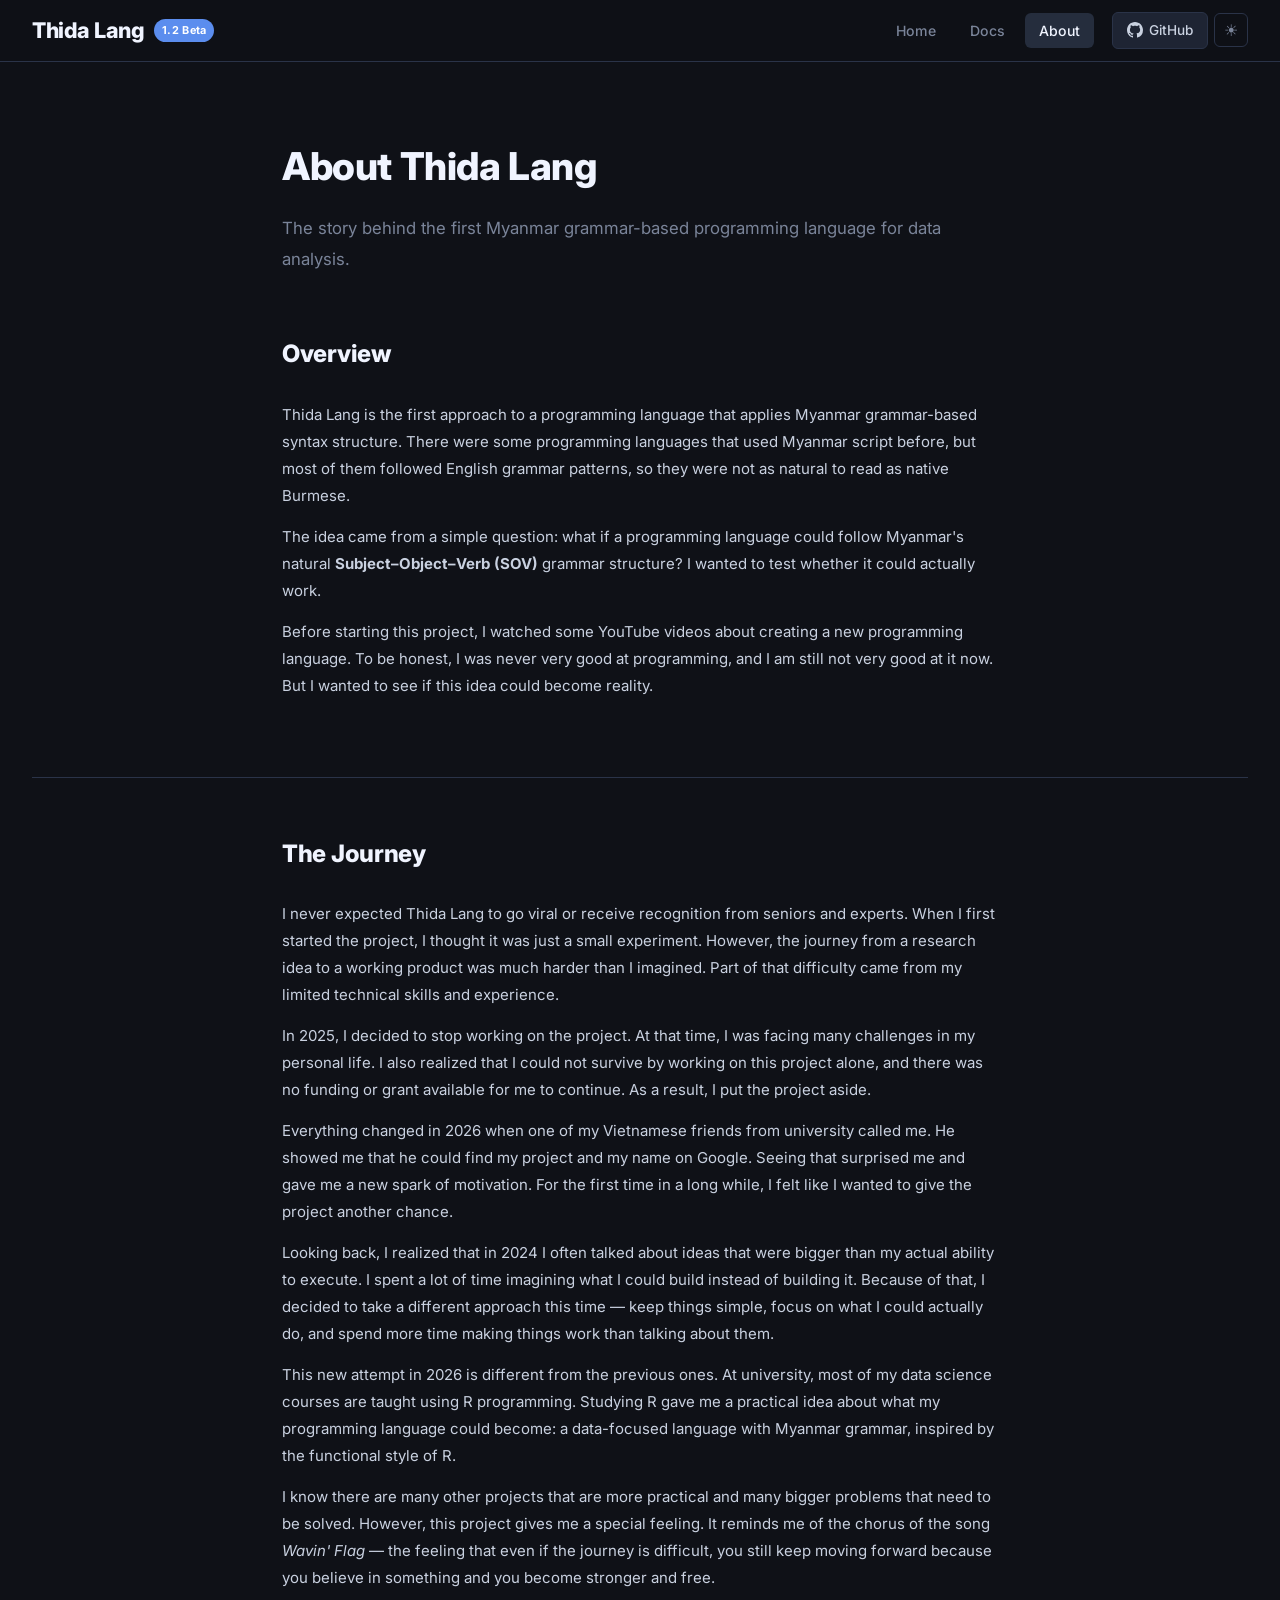
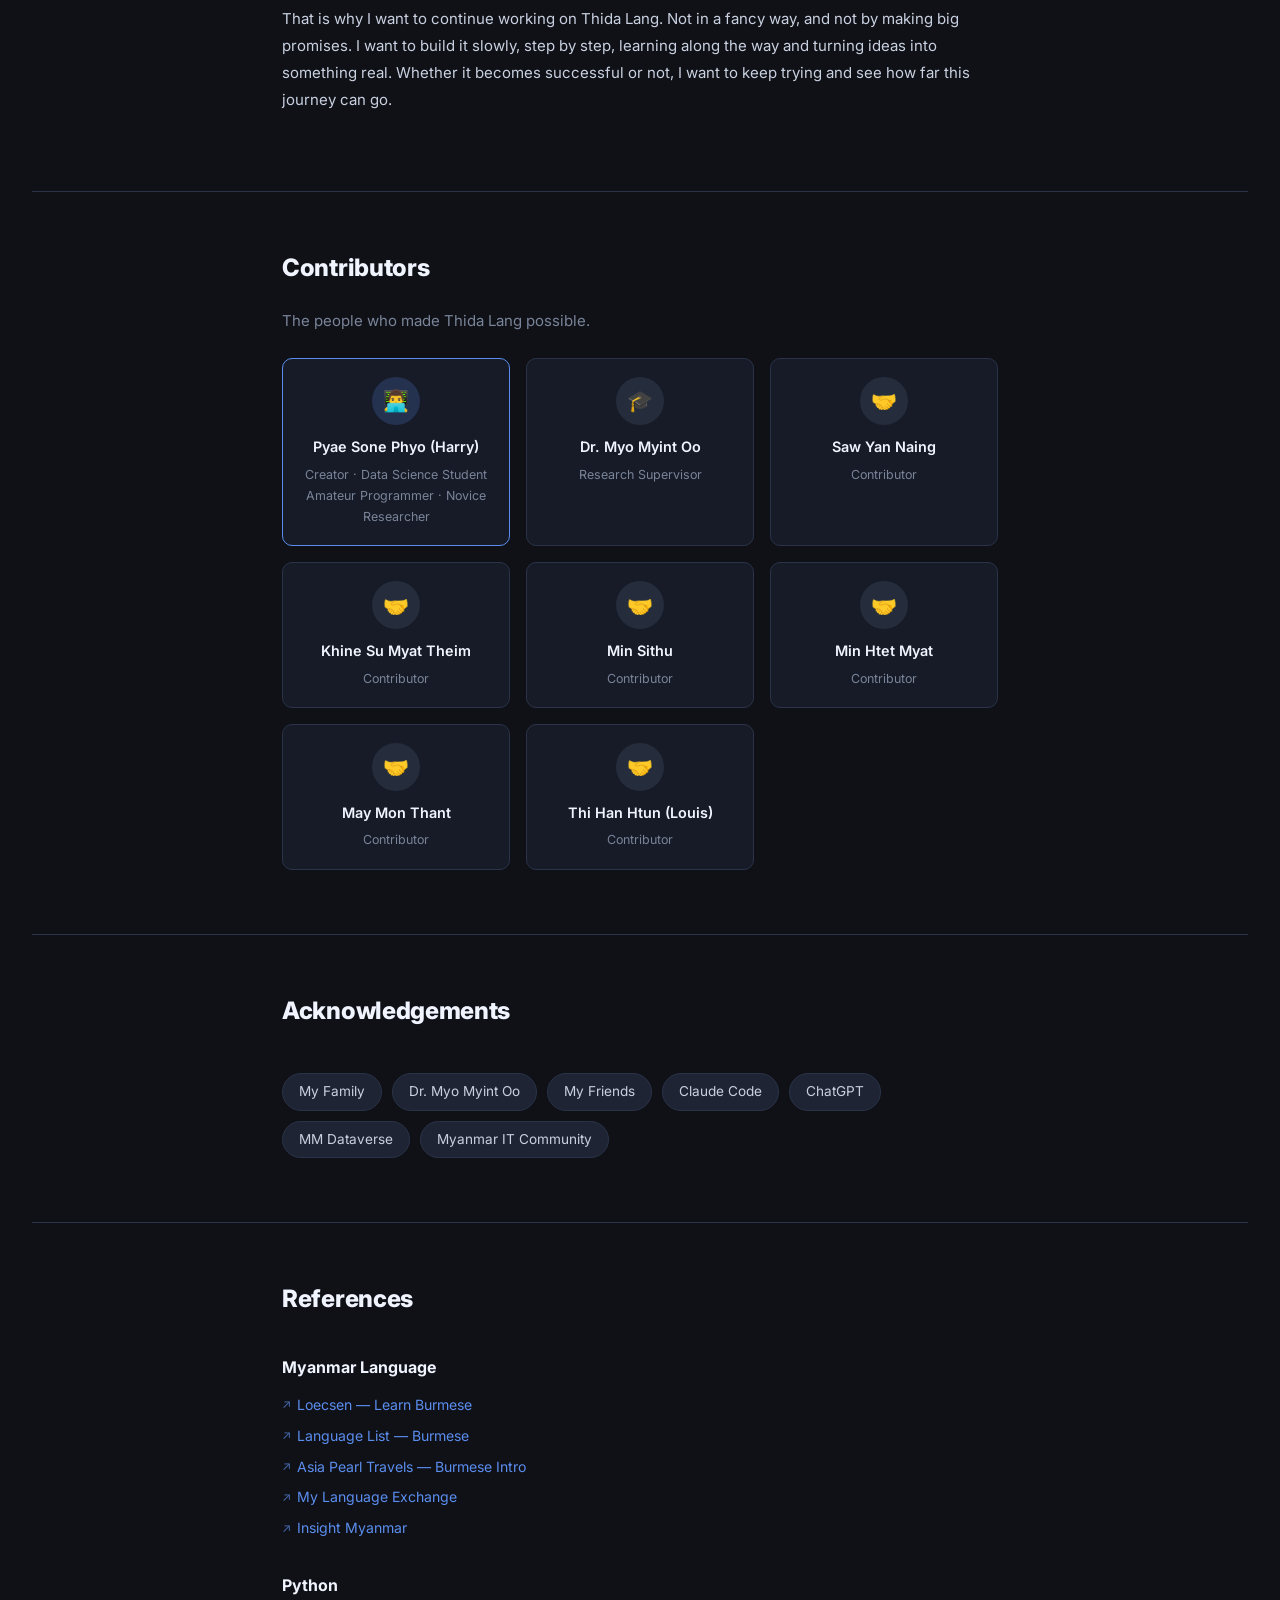
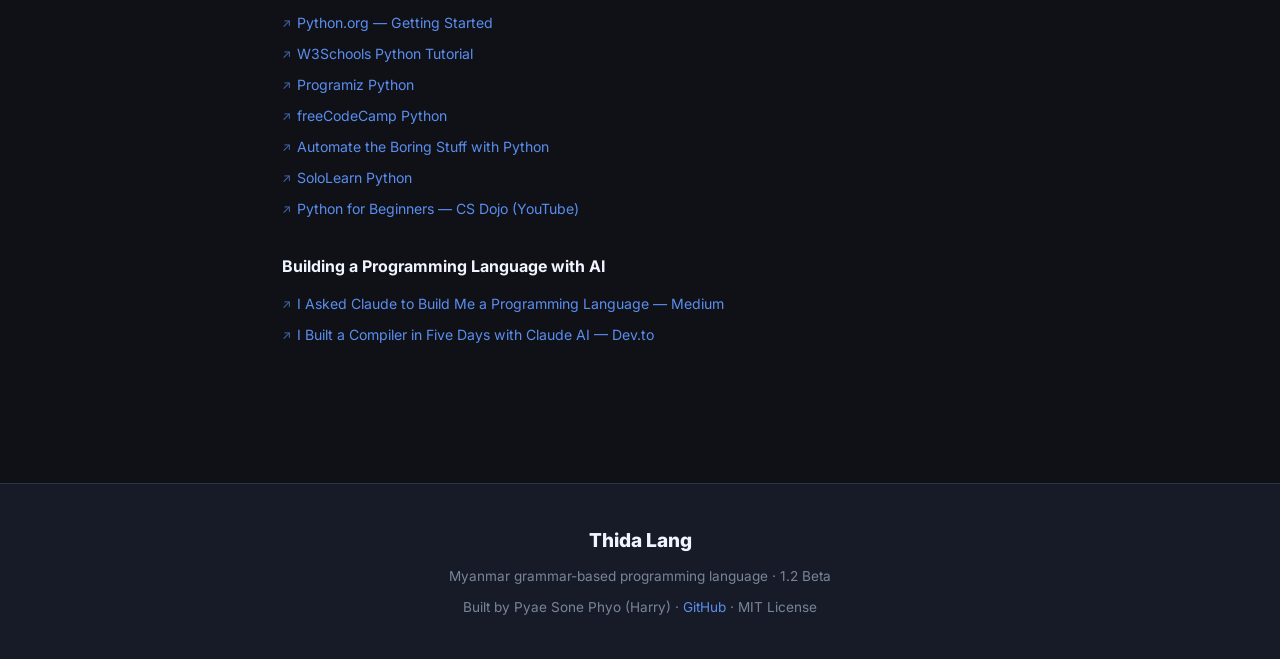
==== docs-site/about.html @ 944d95d2 "Add light/dark theme toggle to docs-site - Create docs-site/theme.js: shared toggle logic with local" ====
<!DOCTYPE html>
<html lang="en" data-theme="dark">
<head>
<meta charset="UTF-8">
<meta name="viewport" content="width=device-width,initial-scale=1">
<title>About — Thida Lang 1.2</title>
<meta name="description" content="The story behind Thida Lang — by Pyae Sone Phyo (Harry).">
<link href="https://fonts.googleapis.com/css2?family=Inter:wght@400;500;600;700;800&family=JetBrains+Mono:wght@400;500&display=swap" rel="stylesheet">
<link rel="stylesheet" href="style.css">
<script src="theme.js"></script>
</head>
<body>

<!-- NAV -->
<nav class="nav">
  <div class="nav-brand">
    <span class="nav-logo">Thida Lang</span>
    <span class="nav-badge">1.2 Beta</span>
  </div>
  <div class="nav-links">
    <a href="index.html" class="nav-link">Home</a>
    <a href="docs.html"  class="nav-link">Docs</a>
    <a href="about.html" class="nav-link active">About</a>
    <a href="https://github.com/deluluscientist/thida-lang" target="_blank" class="nav-link nav-gh">
      <svg width="16" height="16" viewBox="0 0 16 16" fill="currentColor">
        <path d="M8 0C3.58 0 0 3.58 0 8c0 3.54 2.29 6.53 5.47 7.59.4.07.55-.17.55-.38
          0-.19-.01-.82-.01-1.49-2.01.37-2.53-.49-2.69-.94-.09-.23-.48-.94-.82-1.13
          -.28-.15-.68-.52-.01-.53.63-.01 1.08.58 1.23.82.72 1.21 1.87.87 2.33.66
          .07-.52.28-.87.51-1.07-1.78-.2-3.64-.89-3.64-3.95 0-.87.31-1.59.82-2.15
          -.08-.2-.36-1.02.08-2.12 0 0 .67-.21 2.2.82.64-.18 1.32-.27 2-.27.68 0
          1.36.09 2 .27 1.53-1.04 2.2-.82 2.2-.82.44 1.1.16 1.92.08 2.12.51.56.82
          1.27.82 2.15 0 3.07-1.87 3.75-3.65 3.95.29.25.54.73.54 1.48 0 1.07-.01
          1.93-.01 2.2 0 .21.15.46.55.38A8.013 8.013 0 0016 8c0-4.42-3.58-8-8-8z"/>
      </svg>
      GitHub
    </a>
    <button id="theme-btn" class="theme-btn" onclick="toggleTheme()" title="Toggle theme">☀</button>
  </div>
</nav>

<!-- HERO -->
<div class="about-hero">
  <h1 class="ah-title">About Thida Lang</h1>
  <p class="ah-sub">The story behind the first Myanmar grammar-based programming language for data analysis.</p>
</div>

<!-- OVERVIEW -->
<section class="about-section">
  <h2 class="section-title" style="font-size:1.5rem">Overview</h2>
  <div style="height:16px"></div>
  <p class="dc-p">
    Thida Lang is the first approach to a programming language that applies Myanmar grammar-based syntax structure.
    There were some programming languages that used Myanmar script before, but most of them followed English grammar patterns,
    so they were not as natural to read as native Burmese.
  </p>
  <p class="dc-p">
    The idea came from a simple question: what if a programming language could follow Myanmar's natural
    <strong>Subject–Object–Verb (SOV)</strong> grammar structure? I wanted to test whether it could actually work.
  </p>
  <p class="dc-p">
    Before starting this project, I watched some YouTube videos about creating a new programming language.
    To be honest, I was never very good at programming, and I am still not very good at it now.
    But I wanted to see if this idea could become reality.
  </p>
</section>

<hr class="divider">

<!-- THE JOURNEY -->
<section class="about-section" style="padding-top:56px">
  <h2 class="section-title" style="font-size:1.5rem">The Journey</h2>
  <div style="height:16px"></div>

  <p class="dc-p">
    I never expected Thida Lang to go viral or receive recognition from seniors and experts.
    When I first started the project, I thought it was just a small experiment.
    However, the journey from a research idea to a working product was much harder than I imagined.
    Part of that difficulty came from my limited technical skills and experience.
  </p>
  <p class="dc-p">
    In 2025, I decided to stop working on the project. At that time, I was facing many challenges
    in my personal life. I also realized that I could not survive by working on this project alone,
    and there was no funding or grant available for me to continue. As a result, I put the project aside.
  </p>
  <p class="dc-p">
    Everything changed in 2026 when one of my Vietnamese friends from university called me.
    He showed me that he could find my project and my name on Google. Seeing that surprised me
    and gave me a new spark of motivation. For the first time in a long while, I felt like I
    wanted to give the project another chance.
  </p>
  <p class="dc-p">
    Looking back, I realized that in 2024 I often talked about ideas that were bigger than my
    actual ability to execute. I spent a lot of time imagining what I could build instead of
    building it. Because of that, I decided to take a different approach this time — keep things
    simple, focus on what I could actually do, and spend more time making things work than
    talking about them.
  </p>
  <p class="dc-p">
    This new attempt in 2026 is different from the previous ones. At university, most of my data
    science courses are taught using R programming. Studying R gave me a practical idea about what
    my programming language could become: a data-focused language with Myanmar grammar, inspired
    by the functional style of R.
  </p>
  <p class="dc-p">
    I know there are many other projects that are more practical and many bigger problems that need
    to be solved. However, this project gives me a special feeling. It reminds me of the chorus of
    the song <em>Wavin' Flag</em> — the feeling that even if the journey is difficult, you still
    keep moving forward because you believe in something and you become stronger and free.
  </p>
  <p class="dc-p">
    That is why I want to continue working on Thida Lang. Not in a fancy way, and not by making
    big promises. I want to build it slowly, step by step, learning along the way and turning ideas
    into something real. Whether it becomes successful or not, I want to keep trying and see how
    far this journey can go.
  </p>
</section>

<hr class="divider">

<!-- CONTRIBUTORS -->
<section class="about-section" style="padding-top:56px">
  <h2 class="section-title" style="font-size:1.5rem">Contributors</h2>
  <div style="height:8px"></div>
  <p class="dc-p" style="color:var(--dim)">The people who made Thida Lang possible.</p>

  <div class="contributor-grid">
    <div class="contrib-card creator">
      <div class="contrib-avatar">👨‍💻</div>
      <div class="contrib-name">Pyae Sone Phyo (Harry)</div>
      <div class="contrib-role">Creator · Data Science Student<br>Amateur Programmer · Novice Researcher</div>
    </div>
    <div class="contrib-card">
      <div class="contrib-avatar">🎓</div>
      <div class="contrib-name">Dr. Myo Myint Oo</div>
      <div class="contrib-role">Research Supervisor</div>
    </div>
    <div class="contrib-card">
      <div class="contrib-avatar">🤝</div>
      <div class="contrib-name">Saw Yan Naing</div>
      <div class="contrib-role">Contributor</div>
    </div>
    <div class="contrib-card">
      <div class="contrib-avatar">🤝</div>
      <div class="contrib-name">Khine Su Myat Theim</div>
      <div class="contrib-role">Contributor</div>
    </div>
    <div class="contrib-card">
      <div class="contrib-avatar">🤝</div>
      <div class="contrib-name">Min Sithu</div>
      <div class="contrib-role">Contributor</div>
    </div>
    <div class="contrib-card">
      <div class="contrib-avatar">🤝</div>
      <div class="contrib-name">Min Htet Myat</div>
      <div class="contrib-role">Contributor</div>
    </div>
    <div class="contrib-card">
      <div class="contrib-avatar">🤝</div>
      <div class="contrib-name">May Mon Thant</div>
      <div class="contrib-role">Contributor</div>
    </div>
    <div class="contrib-card">
      <div class="contrib-avatar">🤝</div>
      <div class="contrib-name">Thi Han Htun (Louis)</div>
      <div class="contrib-role">Contributor</div>
    </div>
  </div>
</section>

<hr class="divider">

<!-- ACKNOWLEDGEMENTS -->
<section class="about-section" style="padding-top:56px">
  <h2 class="section-title" style="font-size:1.5rem">Acknowledgements</h2>
  <div style="height:16px"></div>
  <ul class="ack-list">
    <li>My Family</li>
    <li>Dr. Myo Myint Oo</li>
    <li>My Friends</li>
    <li>Claude Code</li>
    <li>ChatGPT</li>
    <li>MM Dataverse</li>
    <li>Myanmar IT Community</li>
  </ul>
</section>

<hr class="divider">

<!-- REFERENCES -->
<section class="about-section" style="padding-top:56px">
  <h2 class="section-title" style="font-size:1.5rem">References</h2>
  <div style="height:24px"></div>

  <div class="ref-group">
    <div class="ref-group-title">Myanmar Language</div>
    <ul class="ref-link-list">
      <li><a href="http://www.loecsen.com/en/learn-burmese" target="_blank">Loecsen — Learn Burmese</a></li>
      <li><a href="http://www.languagelist.org/burmese" target="_blank">Language List — Burmese</a></li>
      <li><a href="http://www.asiapearltravels.com/language/intro_burmese.php" target="_blank">Asia Pearl Travels — Burmese Intro</a></li>
      <li><a href="http://www.mylanguageexchange.com" target="_blank">My Language Exchange</a></li>
      <li><a href="http://www.insightmyanmar.org" target="_blank">Insight Myanmar</a></li>
    </ul>
  </div>

  <div class="ref-group">
    <div class="ref-group-title">Python</div>
    <ul class="ref-link-list">
      <li><a href="https://www.python.org/about/gettingstarted/" target="_blank">Python.org — Getting Started</a></li>
      <li><a href="https://www.w3schools.com/python/" target="_blank">W3Schools Python Tutorial</a></li>
      <li><a href="https://www.programiz.com/python-programming" target="_blank">Programiz Python</a></li>
      <li><a href="https://www.freecodecamp.org/news/tag/python/" target="_blank">freeCodeCamp Python</a></li>
      <li><a href="https://automatetheboringstuff.com/" target="_blank">Automate the Boring Stuff with Python</a></li>
      <li><a href="https://www.sololearn.com/Course/Python/" target="_blank">SoloLearn Python</a></li>
      <li><a href="https://www.youtube.com/watch?v=OvhoYbjtiKc" target="_blank">Python for Beginners — CS Dojo (YouTube)</a></li>
    </ul>
  </div>

  <div class="ref-group">
    <div class="ref-group-title">Building a Programming Language with AI</div>
    <ul class="ref-link-list">
      <li><a href="https://medium.com/@anil.k.nayak8/i-asked-claude-to-build-me-a-programming-language-this-is-what-i-learned-b9c0522553ce" target="_blank">I Asked Claude to Build Me a Programming Language — Medium</a></li>
      <li><a href="https://dev.to/guypowell/i-built-a-compiler-in-five-days-with-claude-ai-269c" target="_blank">I Built a Compiler in Five Days with Claude AI — Dev.to</a></li>
    </ul>
  </div>
</section>

<!-- FOOTER -->
<footer style="margin-top:40px">
  <div class="footer-inner">
    <div class="footer-logo">Thida Lang</div>
    <p>Myanmar grammar-based programming language · 1.2 Beta</p>
    <p style="margin-top:8px">
      Built by Pyae Sone Phyo (Harry) ·
      <a href="https://github.com/deluluscientist/thida-lang" target="_blank">GitHub</a> ·
      MIT License
    </p>
  </div>
</footer>

</body>
</html>
---- docs-site/style.css ----
/* ═══════════════════════════════════════════════════════
   Thida Lang — Documentation Site
   ═══════════════════════════════════════════════════════ */
:root {
  --bg:        #0f1117;
  --bg2:       #161b27;
  --bg3:       #1e2433;
  --bg4:       #252d3d;
  --border:    #2a3348;
  --text:      #c9d1e0;
  --dim:       #7a8499;
  --bright:    #f0f4ff;
  --accent:    #5b8dee;
  --accent2:   #38d9a9;
  --pink:      #f06292;
  --yellow:    #ffd740;
  --font-ui:   'Inter', -apple-system, sans-serif;
  --font-mono: 'JetBrains Mono', 'Fira Code', monospace;
  --nav-h:     62px;
  --sidebar-w: 260px;
}

/* ── LIGHT THEME ────────────────────────────────────── */
[data-theme="light"] {
  --bg:     #f5f7fb;
  --bg2:    #ffffff;
  --bg3:    #edf0f7;
  --bg4:    #e2e6f0;
  --border: #cdd3e0;
  --text:   #374151;
  --dim:    #6b7280;
  --bright: #111827;
  --accent: #2563eb;
  --accent2: #059669;
  --pink:   #db2777;
  --yellow: #b45309;
}

[data-theme="light"] .nav {
  background: rgba(245,247,251,.94);
}

[data-theme="light"] .hero-cover {
  box-shadow: 0 24px 60px rgba(0,0,0,.12);
}

[data-theme="light"] .cb-body { color: #1a1a1a; }
[data-theme="light"] .cb-body .kw   { color: #7c00d4; }
[data-theme="light"] .cb-body .verb { color: #0d7c45; }
[data-theme="light"] .cb-body .str  { color: #c2410c; }
[data-theme="light"] .cb-body .num  { color: #1d4ed8; }
[data-theme="light"] .cb-body .op   { color: #0891b2; }
[data-theme="light"] .cb-body .cmt  { color: #6b7280; }

[data-theme="light"] .ds-link.active {
  background: rgba(37,99,235,.07);
}

[data-theme="light"] .contrib-card.creator {
  border-color: var(--accent);
  background: rgba(37,99,235,.04);
}

/* ── THEME BUTTON ───────────────────────────────────── */
.theme-btn {
  background: none;
  border: 1px solid var(--border);
  color: var(--dim);
  width: 34px; height: 34px;
  border-radius: 6px;
  font-size: 1rem;
  cursor: pointer;
  display: flex; align-items: center; justify-content: center;
  transition: border-color .15s, color .15s, background .15s;
  flex-shrink: 0;
}
.theme-btn:hover {
  border-color: var(--accent);
  color: var(--bright);
  background: var(--bg4);
}

*, *::before, *::after { box-sizing: border-box; margin: 0; padding: 0; }
html { scroll-behavior: smooth; }
body { font-family: var(--font-ui); background: var(--bg); color: var(--text);
       font-size: 15px; line-height: 1.7; -webkit-font-smoothing: antialiased; }
a    { color: var(--accent); text-decoration: none; }
a:hover { text-decoration: underline; }
code { font-family: var(--font-mono); font-size: .85em; background: var(--bg4);
       padding: 2px 6px; border-radius: 4px; color: var(--accent2); }
kbd  { font-family: var(--font-mono); font-size: .8em; background: var(--bg4);
       border: 1px solid var(--border); border-radius: 3px; padding: 1px 6px; color: var(--text); }

/* ── NAV ─────────────────────────────────────────────── */
.nav {
  position: fixed; top: 0; left: 0; right: 0; height: var(--nav-h);
  background: rgba(15,17,23,.92); backdrop-filter: blur(12px);
  border-bottom: 1px solid var(--border);
  display: flex; align-items: center;
  padding: 0 32px; gap: 0; z-index: 100;
}
.nav-brand { display: flex; align-items: center; gap: 10px; margin-right: auto; }
.nav-logo   { font-size: 1.35rem; font-weight: 800; color: var(--bright); letter-spacing: -.5px; }
.nav-badge  { font-size: .68rem; font-weight: 700; background: var(--accent);
               color: #fff; padding: 2px 8px; border-radius: 99px; letter-spacing: .3px; }
.nav-links  { display: flex; align-items: center; gap: 6px; }
.nav-link   { color: var(--dim); padding: 6px 14px; border-radius: 6px;
               font-size: .88rem; font-weight: 500; transition: color .15s, background .15s; }
.nav-link:hover, .nav-link.active { color: var(--bright); background: var(--bg4);
                                     text-decoration: none; }
.nav-gh {
  display: flex; align-items: center; gap: 6px;
  background: var(--bg3); border: 1px solid var(--border);
  color: var(--text); padding: 6px 14px; border-radius: 6px;
  font-size: .85rem; font-weight: 500; margin-left: 12px;
  transition: border-color .15s;
}
.nav-gh:hover { border-color: var(--accent); color: var(--bright); text-decoration: none; }

/* ── HERO ─────────────────────────────────────────────── */
.hero {
  padding: calc(var(--nav-h) + 80px) 32px 80px;
  text-align: center;
  max-width: 860px; margin: 0 auto;
}
.hero-eyebrow {
  display: inline-block; font-size: .8rem; font-weight: 700; letter-spacing: 1.2px;
  color: var(--accent); text-transform: uppercase; margin-bottom: 18px;
}
.hero-title {
  font-size: clamp(2.4rem, 6vw, 4rem); font-weight: 800;
  color: var(--bright); line-height: 1.15; margin-bottom: 18px;
  letter-spacing: -.5px;
}
.hero-title span { color: var(--accent); }
.hero-sub {
  font-size: 1.12rem; color: var(--dim); max-width: 560px;
  margin: 0 auto 36px; line-height: 1.8;
}
.hero-btns { display: flex; gap: 12px; justify-content: center; flex-wrap: wrap; margin-bottom: 56px; }
.btn {
  display: inline-flex; align-items: center; gap: 8px;
  padding: 12px 26px; border-radius: 8px;
  font-size: .9rem; font-weight: 600; cursor: pointer;
  transition: opacity .15s, transform .1s;
}
.btn:hover { opacity: .88; transform: translateY(-1px); text-decoration: none; }
.btn-primary { background: var(--accent); color: #fff; }
.btn-secondary { background: var(--bg3); border: 1px solid var(--border); color: var(--text); }

.hero-cover {
  max-width: 100%; border-radius: 14px;
  border: 1px solid var(--border);
  box-shadow: 0 32px 80px rgba(0,0,0,.5);
}

/* ── FEATURES ─────────────────────────────────────────── */
.section { padding: 80px 32px; max-width: 1100px; margin: 0 auto; }
.section-title {
  font-size: 1.9rem; font-weight: 800; color: var(--bright);
  margin-bottom: 10px; letter-spacing: -.3px;
}
.section-sub { color: var(--dim); margin-bottom: 48px; font-size: 1rem; }

.feature-grid {
  display: grid; grid-template-columns: repeat(auto-fill, minmax(240px, 1fr));
  gap: 20px;
}
.feature-card {
  background: var(--bg2); border: 1px solid var(--border); border-radius: 12px;
  padding: 24px; transition: border-color .2s, transform .15s;
}
.feature-card:hover { border-color: var(--accent); transform: translateY(-3px); }
.fc-icon  { font-size: 1.9rem; margin-bottom: 14px; }
.fc-title { font-size: 1rem; font-weight: 700; color: var(--bright); margin-bottom: 8px; }
.fc-desc  { font-size: .88rem; color: var(--dim); line-height: 1.7; }

/* ── CODE BLOCK ───────────────────────────────────────── */
.code-block {
  background: var(--bg2); border: 1px solid var(--border); border-radius: 10px;
  overflow: hidden; margin: 20px 0;
}
.cb-header {
  display: flex; align-items: center; justify-content: space-between;
  padding: 10px 16px; background: var(--bg3); border-bottom: 1px solid var(--border);
  font-size: .78rem; color: var(--dim);
}
.cb-lang { color: var(--accent2); font-weight: 600; font-family: var(--font-mono); }
.cb-copy {
  background: none; border: 1px solid var(--border); color: var(--dim);
  padding: 3px 10px; border-radius: 4px; font-size: .75rem; cursor: pointer;
  transition: border-color .15s, color .15s;
}
.cb-copy:hover { border-color: var(--accent); color: var(--accent); }
.cb-body {
  padding: 20px; font-family: var(--font-mono); font-size: .88rem;
  line-height: 1.8; overflow-x: auto; color: var(--bright);
}
.cb-body .kw   { color: #ff79c6; font-weight: 700; }
.cb-body .verb { color: #50fa7b; font-weight: 700; }
.cb-body .str  { color: #ffb86c; }
.cb-body .num  { color: #bd93f9; }
.cb-body .op   { color: #8be9fd; font-weight: 600; }
.cb-body .cmt  { color: #6272a4; font-style: italic; }

/* ── QUICK START ──────────────────────────────────────── */
.qs-grid { display: grid; grid-template-columns: 1fr 1fr; gap: 24px; }
@media (max-width: 700px) { .qs-grid { grid-template-columns: 1fr; } }

/* ── DIVIDER ──────────────────────────────────────────── */
.divider { border: none; border-top: 1px solid var(--border); margin: 0 32px; }

/* ══════════════════════════════════════════════════════
   DOCS PAGE
   ══════════════════════════════════════════════════════ */
.docs-layout {
  display: flex;
  padding-top: var(--nav-h);
  min-height: 100vh;
}
.docs-sidebar {
  width: var(--sidebar-w); flex-shrink: 0;
  position: sticky; top: var(--nav-h);
  height: calc(100vh - var(--nav-h));
  overflow-y: auto; padding: 28px 0;
  border-right: 1px solid var(--border);
  scrollbar-width: thin; scrollbar-color: var(--bg4) transparent;
}
.docs-sidebar::-webkit-scrollbar { width: 4px; }
.docs-sidebar::-webkit-scrollbar-thumb { background: var(--bg4); border-radius: 2px; }

.ds-group       { margin-bottom: 6px; }
.ds-group-title {
  padding: 6px 24px; font-size: .7rem; font-weight: 700;
  letter-spacing: .8px; color: var(--dim); text-transform: uppercase;
}
.ds-link {
  display: block; padding: 7px 24px; font-size: .87rem;
  color: var(--dim); border-left: 2px solid transparent;
  transition: color .12s, border-color .12s, background .12s;
}
.ds-link:hover        { color: var(--text); background: var(--bg2); text-decoration: none; }
.ds-link.active       { color: var(--accent); border-left-color: var(--accent);
                         background: rgba(91,141,238,.08); }

.docs-content {
  flex: 1; padding: 48px 56px 80px; max-width: 820px;
  min-width: 0;
}
@media (max-width: 900px) {
  .docs-layout   { flex-direction: column; }
  .docs-sidebar  { width: 100%; height: auto; position: static; border-right: none;
                   border-bottom: 1px solid var(--border); padding: 16px 0; }
  .docs-content  { padding: 32px 24px 60px; }
}

.dc-section { margin-bottom: 56px; }
.dc-h1 { font-size: 1.9rem; font-weight: 800; color: var(--bright);
          margin-bottom: 10px; letter-spacing: -.3px; }
.dc-h2 { font-size: 1.35rem; font-weight: 700; color: var(--bright);
          margin: 36px 0 12px; padding-bottom: 8px; border-bottom: 1px solid var(--border); }
.dc-h3 { font-size: 1.05rem; font-weight: 600; color: var(--bright); margin: 24px 0 8px; }
.dc-p  { color: var(--text); margin-bottom: 14px; line-height: 1.8; }
.dc-lead { font-size: 1.05rem; color: var(--dim); margin-bottom: 28px; line-height: 1.8; }
.dc-tag  { display: inline-block; font-size: .72rem; font-weight: 700;
           padding: 2px 8px; border-radius: 99px; margin-bottom: 12px; }
.tag-syntax { background: rgba(91,141,238,.18); color: var(--accent); }
.tag-example{ background: rgba(56,217,169,.18); color: var(--accent2); }

/* Reference table */
.ref-table { width: 100%; border-collapse: collapse; margin: 16px 0 24px; font-size: .88rem; }
.ref-table th { background: var(--bg3); color: var(--bright); padding: 10px 14px;
                text-align: left; font-weight: 600; border: 1px solid var(--border); }
.ref-table td { padding: 9px 14px; border: 1px solid var(--border); color: var(--text);
                vertical-align: top; }
.ref-table tr:nth-child(even) td { background: rgba(255,255,255,.02); }
.ref-table td code { font-size: .8em; }

/* Callout */
.callout {
  display: flex; gap: 12px; background: rgba(91,141,238,.1);
  border: 1px solid rgba(91,141,238,.3); border-radius: 8px;
  padding: 14px 16px; margin: 20px 0; font-size: .9rem; color: var(--text);
}
.callout-icon { font-size: 1.1rem; flex-shrink: 0; margin-top: 1px; }

/* ══════════════════════════════════════════════════════
   ABOUT PAGE
   ══════════════════════════════════════════════════════ */
.about-hero {
  padding: calc(var(--nav-h) + 72px) 32px 60px;
  max-width: 780px; margin: 0 auto;
}
.about-section { max-width: 780px; margin: 0 auto; padding: 0 32px 64px; }
.ah-title { font-size: 2.4rem; font-weight: 800; color: var(--bright);
             margin-bottom: 14px; letter-spacing: -.4px; }
.ah-sub   { font-size: 1.05rem; color: var(--dim); line-height: 1.8; }

.contributor-grid { display: grid; grid-template-columns: repeat(auto-fill, minmax(200px, 1fr));
                    gap: 16px; margin-top: 24px; }
.contrib-card {
  background: var(--bg2); border: 1px solid var(--border); border-radius: 10px;
  padding: 18px 16px; text-align: center;
  transition: border-color .2s;
}
.contrib-card:hover { border-color: var(--accent); }
.contrib-avatar { width: 48px; height: 48px; border-radius: 50%; background: var(--bg4);
                  display: flex; align-items: center; justify-content: center;
                  font-size: 1.3rem; margin: 0 auto 10px; }
.contrib-name   { font-size: .9rem; font-weight: 600; color: var(--bright); margin-bottom: 4px; }
.contrib-role   { font-size: .78rem; color: var(--dim); }
.contrib-card.creator { border-color: var(--accent); }
.contrib-card.creator .contrib-avatar { background: rgba(91,141,238,.2); }

.ack-list { list-style: none; display: flex; flex-wrap: wrap; gap: 10px; margin-top: 16px; }
.ack-list li {
  background: var(--bg3); border: 1px solid var(--border);
  border-radius: 99px; padding: 6px 16px; font-size: .85rem; color: var(--text);
}

.ref-group { margin-bottom: 32px; }
.ref-group-title { font-size: 1rem; font-weight: 700; color: var(--bright); margin-bottom: 12px; }
.ref-link-list   { list-style: none; display: flex; flex-direction: column; gap: 7px; }
.ref-link-list a { font-size: .88rem; color: var(--accent);
                   display: flex; align-items: center; gap: 6px; }
.ref-link-list a::before { content: '↗'; font-size: .75rem; opacity: .7; }
.ref-link-list a:hover   { text-decoration: underline; }

/* ── FOOTER ───────────────────────────────────────────── */
footer {
  background: var(--bg2); border-top: 1px solid var(--border);
  padding: 40px 32px; text-align: center;
  font-size: .85rem; color: var(--dim);
}
footer a { color: var(--accent); }
.footer-inner { max-width: 600px; margin: 0 auto; }
.footer-logo  { font-size: 1.2rem; font-weight: 800; color: var(--bright); margin-bottom: 8px; }

/* ── RESPONSIVE ───────────────────────────────────────── */
@media (max-width: 600px) {
  .nav { padding: 0 16px; }
  .nav-links .nav-link:not(.nav-gh) { display: none; }
  .hero, .section, .about-hero, .about-section { padding-left: 20px; padding-right: 20px; }
  .hero-title { font-size: 2rem; }
}

/* ── SCROLL HIGHLIGHT ─────────────────────────────────── */
.highlight-target { scroll-margin-top: calc(var(--nav-h) + 16px); }

/* ── MYANMAR TEXT ─────────────────────────────────────── */
.my { font-size: .92em; }
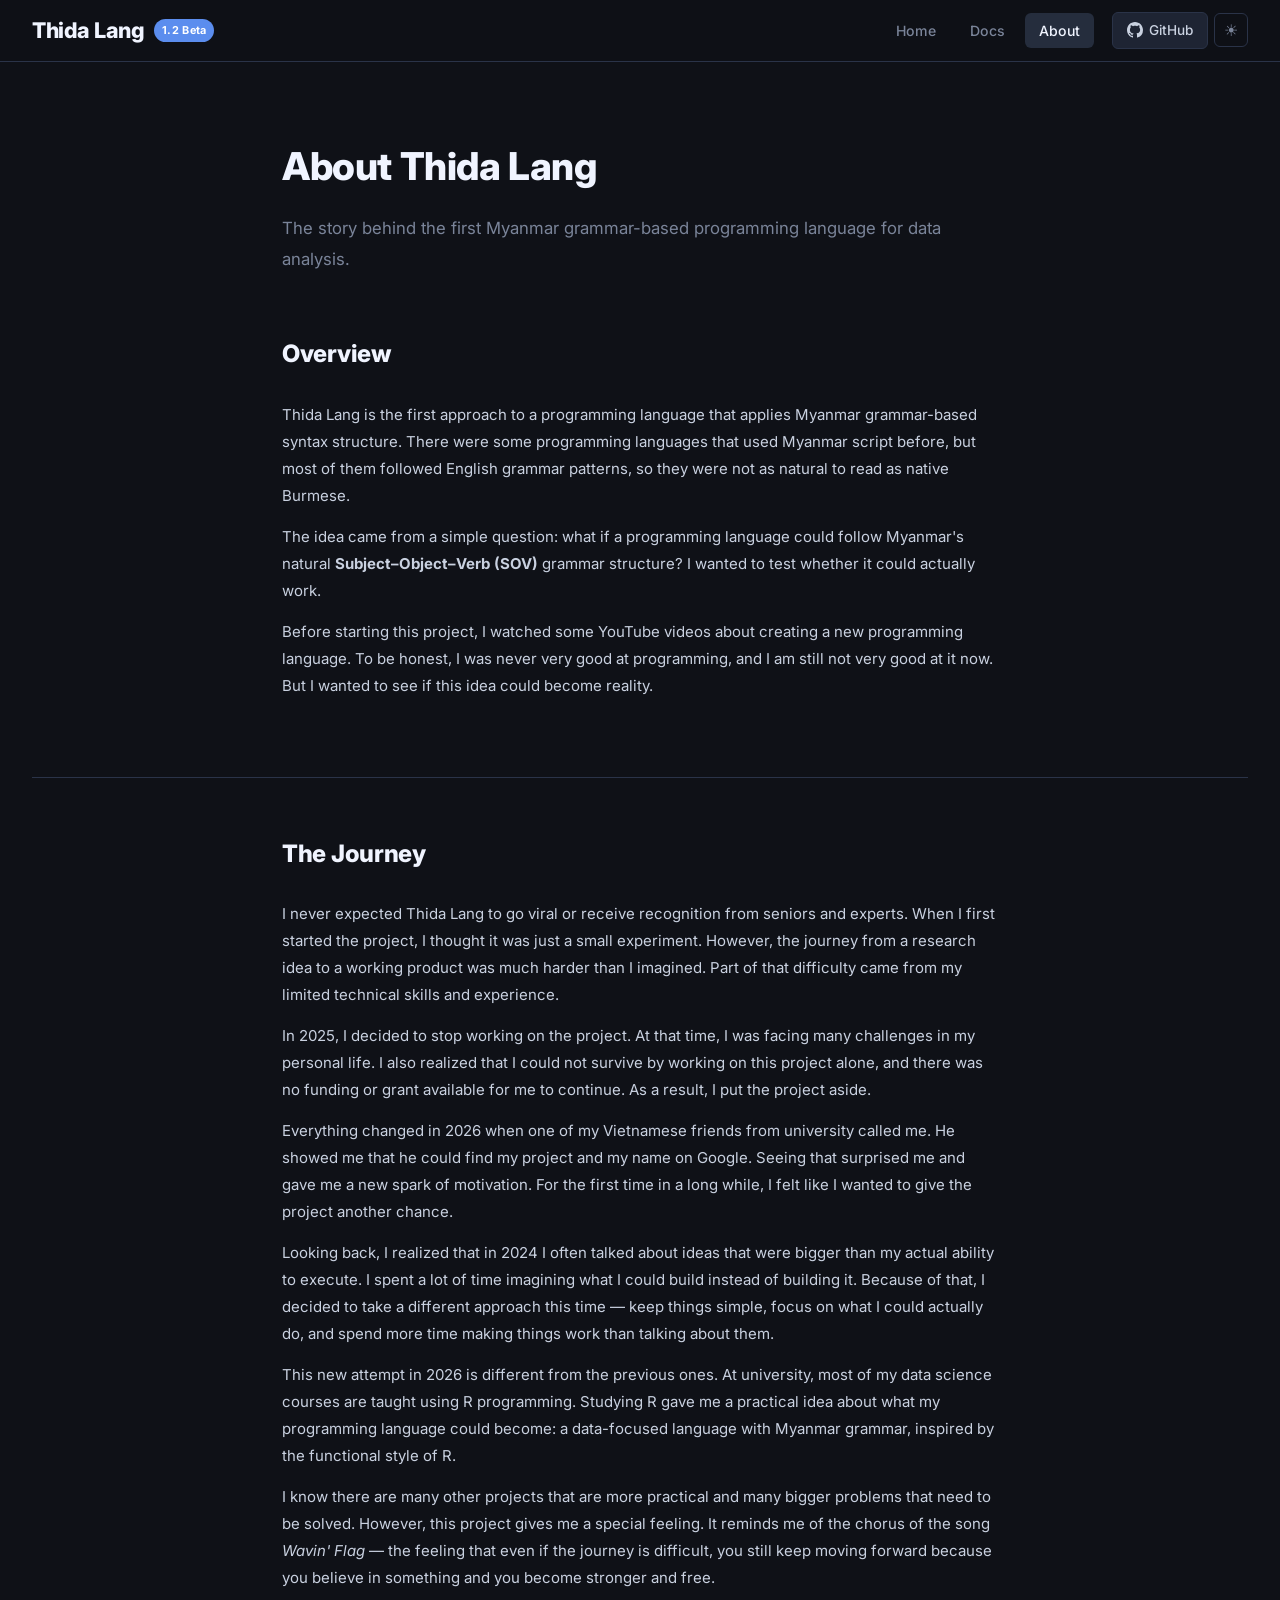
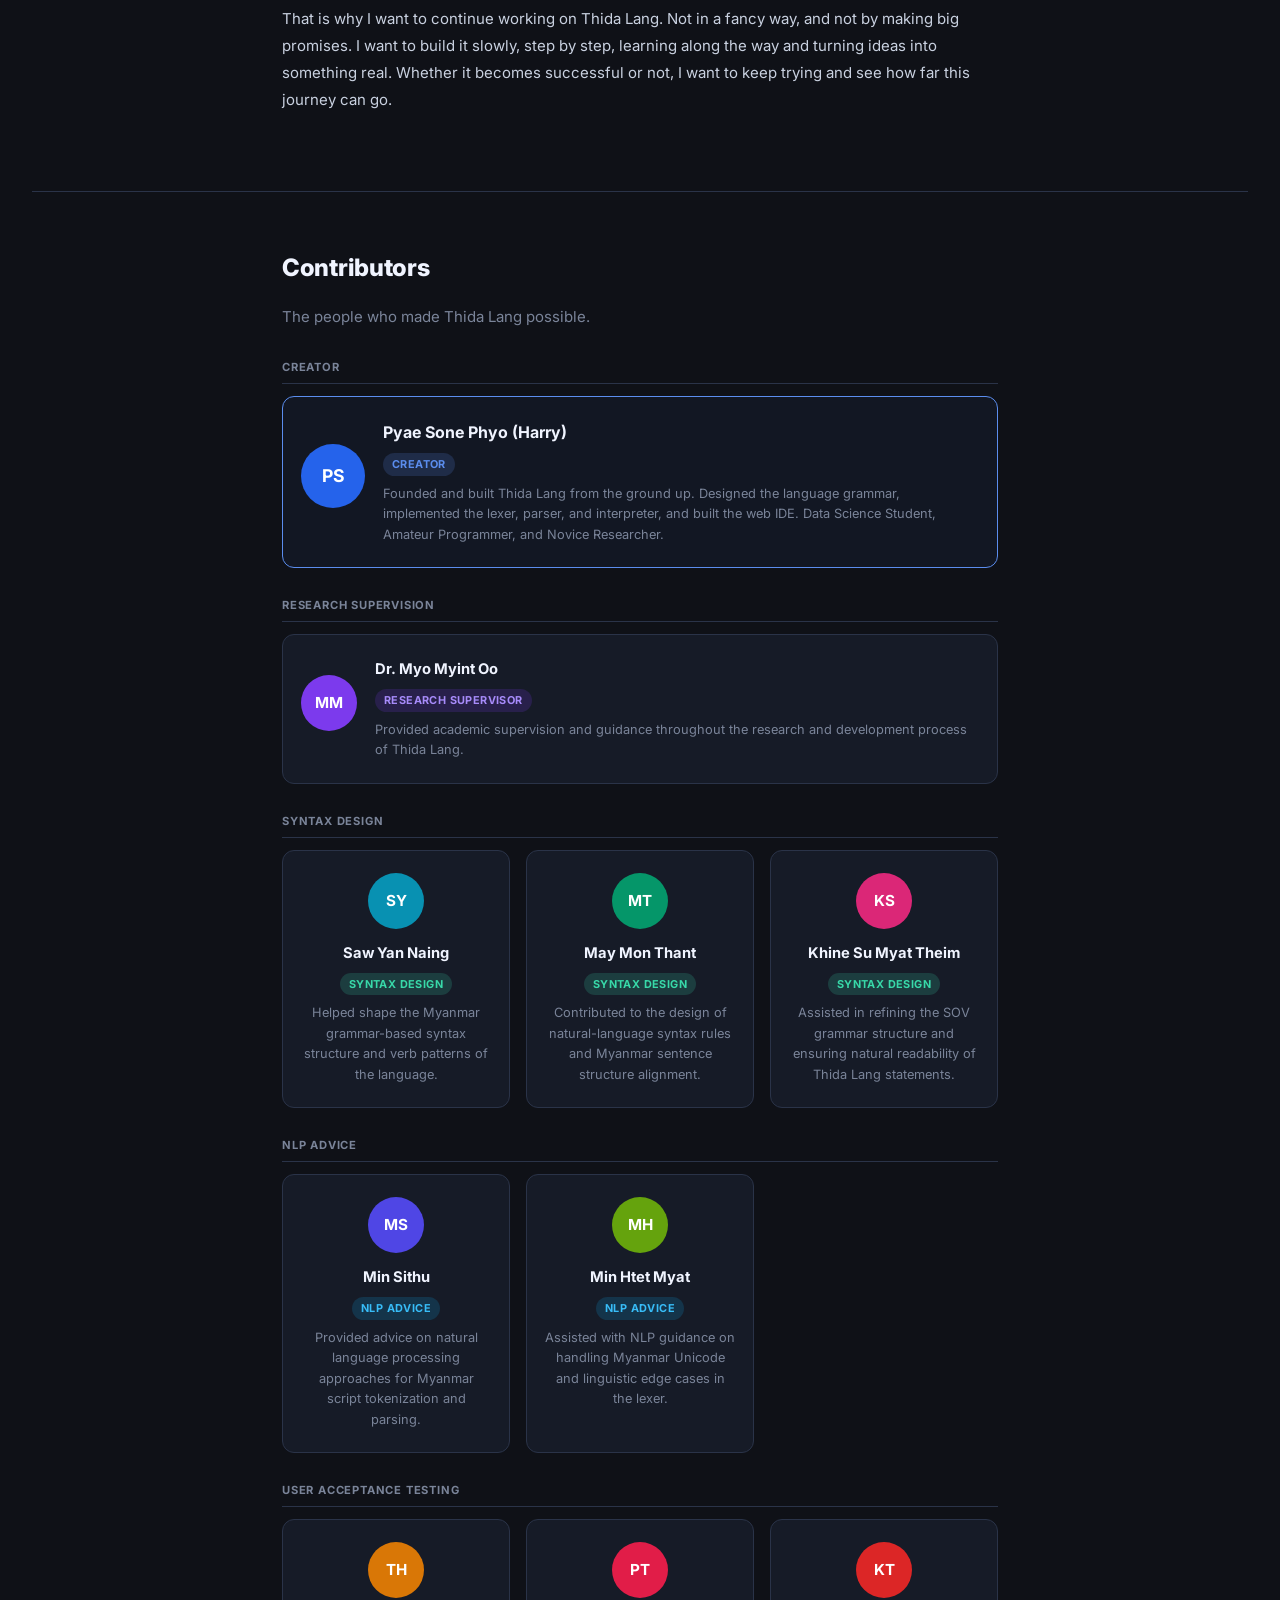
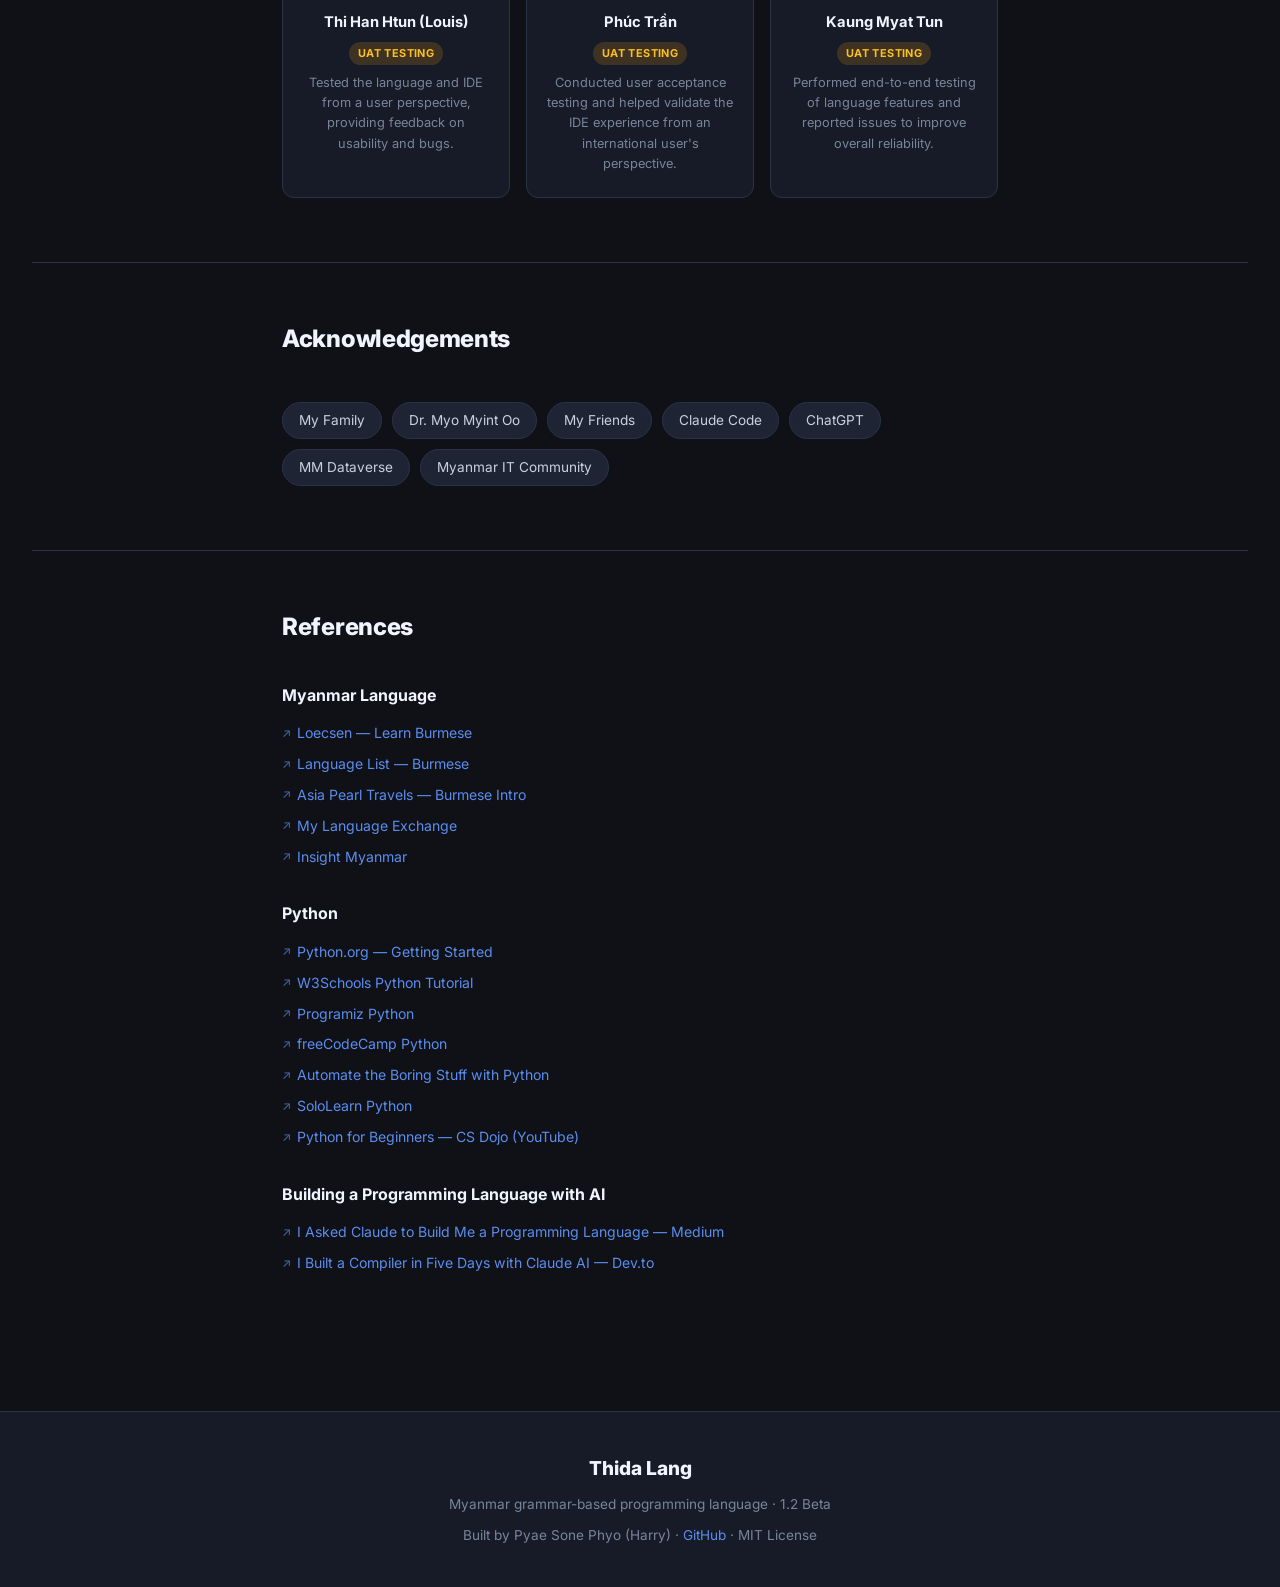
==== commit d4bae6cb: "Redesign contributors section with grouped cards and role details - Group contributors by role: Crea" ====
--- a/docs-site/about.html
+++ b/docs-site/about.html
@@ -120,49 +120,99 @@
 <!-- CONTRIBUTORS -->
 <section class="about-section" style="padding-top:56px">
   <h2 class="section-title" style="font-size:1.5rem">Contributors</h2>
-  <div style="height:8px"></div>
+  <div style="height:4px"></div>
   <p class="dc-p" style="color:var(--dim)">The people who made Thida Lang possible.</p>
 
+  <!-- Creator -->
+  <div class="contrib-group-label">Creator</div>
+  <div class="contributor-grid" style="grid-template-columns: 1fr">
+    <div class="contrib-card creator">
+      <div style="display:flex;align-items:center;gap:18px;text-align:left">
+        <div class="contrib-avatar av-blue" style="width:64px;height:64px;font-size:1.1rem;flex-shrink:0">PS</div>
+        <div>
+          <div class="contrib-name" style="font-size:1rem">Pyae Sone Phyo (Harry)</div>
+          <span class="contrib-tag tag-creator">Creator</span>
+          <div class="contrib-role">Founded and built Thida Lang from the ground up. Designed the language grammar, implemented the lexer, parser, and interpreter, and built the web IDE. Data Science Student, Amateur Programmer, and Novice Researcher.</div>
+        </div>
+      </div>
+    </div>
+  </div>
+
+  <!-- Research -->
+  <div class="contrib-group-label">Research Supervision</div>
+  <div class="contributor-grid" style="grid-template-columns: 1fr">
+    <div class="contrib-card">
+      <div style="display:flex;align-items:center;gap:18px;text-align:left">
+        <div class="contrib-avatar av-purple" style="flex-shrink:0">MM</div>
+        <div>
+          <div class="contrib-name">Dr. Myo Myint Oo</div>
+          <span class="contrib-tag tag-research">Research Supervisor</span>
+          <div class="contrib-role">Provided academic supervision and guidance throughout the research and development process of Thida Lang.</div>
+        </div>
+      </div>
+    </div>
+  </div>
+
+  <!-- Syntax Design -->
+  <div class="contrib-group-label">Syntax Design</div>
   <div class="contributor-grid">
-    <div class="contrib-card creator">
-      <div class="contrib-avatar">👨‍💻</div>
-      <div class="contrib-name">Pyae Sone Phyo (Harry)</div>
-      <div class="contrib-role">Creator · Data Science Student<br>Amateur Programmer · Novice Researcher</div>
-    </div>
-    <div class="contrib-card">
-      <div class="contrib-avatar">🎓</div>
-      <div class="contrib-name">Dr. Myo Myint Oo</div>
-      <div class="contrib-role">Research Supervisor</div>
-    </div>
-    <div class="contrib-card">
-      <div class="contrib-avatar">🤝</div>
+    <div class="contrib-card">
+      <div class="contrib-avatar av-teal">SY</div>
       <div class="contrib-name">Saw Yan Naing</div>
-      <div class="contrib-role">Contributor</div>
-    </div>
-    <div class="contrib-card">
-      <div class="contrib-avatar">🤝</div>
+      <span class="contrib-tag tag-syntax">Syntax Design</span>
+      <div class="contrib-role">Helped shape the Myanmar grammar-based syntax structure and verb patterns of the language.</div>
+    </div>
+    <div class="contrib-card">
+      <div class="contrib-avatar av-green">MT</div>
+      <div class="contrib-name">May Mon Thant</div>
+      <span class="contrib-tag tag-syntax">Syntax Design</span>
+      <div class="contrib-role">Contributed to the design of natural-language syntax rules and Myanmar sentence structure alignment.</div>
+    </div>
+    <div class="contrib-card">
+      <div class="contrib-avatar av-pink">KS</div>
       <div class="contrib-name">Khine Su Myat Theim</div>
-      <div class="contrib-role">Contributor</div>
-    </div>
-    <div class="contrib-card">
-      <div class="contrib-avatar">🤝</div>
+      <span class="contrib-tag tag-syntax">Syntax Design</span>
+      <div class="contrib-role">Assisted in refining the SOV grammar structure and ensuring natural readability of Thida Lang statements.</div>
+    </div>
+  </div>
+
+  <!-- NLP Advice -->
+  <div class="contrib-group-label">NLP Advice</div>
+  <div class="contributor-grid">
+    <div class="contrib-card">
+      <div class="contrib-avatar av-indigo">MS</div>
       <div class="contrib-name">Min Sithu</div>
-      <div class="contrib-role">Contributor</div>
-    </div>
-    <div class="contrib-card">
-      <div class="contrib-avatar">🤝</div>
+      <span class="contrib-tag tag-nlp">NLP Advice</span>
+      <div class="contrib-role">Provided advice on natural language processing approaches for Myanmar script tokenization and parsing.</div>
+    </div>
+    <div class="contrib-card">
+      <div class="contrib-avatar av-lime">MH</div>
       <div class="contrib-name">Min Htet Myat</div>
-      <div class="contrib-role">Contributor</div>
-    </div>
-    <div class="contrib-card">
-      <div class="contrib-avatar">🤝</div>
-      <div class="contrib-name">May Mon Thant</div>
-      <div class="contrib-role">Contributor</div>
-    </div>
-    <div class="contrib-card">
-      <div class="contrib-avatar">🤝</div>
+      <span class="contrib-tag tag-nlp">NLP Advice</span>
+      <div class="contrib-role">Assisted with NLP guidance on handling Myanmar Unicode and linguistic edge cases in the lexer.</div>
+    </div>
+  </div>
+
+  <!-- UAT Testing -->
+  <div class="contrib-group-label">User Acceptance Testing</div>
+  <div class="contributor-grid">
+    <div class="contrib-card">
+      <div class="contrib-avatar av-orange">TH</div>
       <div class="contrib-name">Thi Han Htun (Louis)</div>
-      <div class="contrib-role">Contributor</div>
+      <span class="contrib-tag tag-uat">UAT Testing</span>
+      <div class="contrib-role">Tested the language and IDE from a user perspective, providing feedback on usability and bugs.</div>
+    </div>
+    <div class="contrib-card">
+      <div class="contrib-avatar av-rose">PT</div>
+      <div class="contrib-name">Phúc Trần</div>
+      <span class="contrib-tag tag-uat">UAT Testing</span>
+      <div class="contrib-role">Conducted user acceptance testing and helped validate the IDE experience from an international user's perspective.</div>
+    </div>
+    <div class="contrib-card">
+      <div class="contrib-avatar av-red">KT</div>
+      <div class="contrib-name">Kaung Myat Tun</div>
+      <span class="contrib-tag tag-uat">UAT Testing</span>
+      <div class="contrib-role">Performed end-to-end testing of language features and reported issues to improve overall reliability.</div>
     </div>
   </div>
 </section>
--- a/docs-site/style.css
+++ b/docs-site/style.css
@@ -296,21 +296,60 @@
              margin-bottom: 14px; letter-spacing: -.4px; }
 .ah-sub   { font-size: 1.05rem; color: var(--dim); line-height: 1.8; }
 
-.contributor-grid { display: grid; grid-template-columns: repeat(auto-fill, minmax(200px, 1fr));
-                    gap: 16px; margin-top: 24px; }
+.contrib-group-label {
+  font-size: .7rem; font-weight: 700; letter-spacing: .8px; text-transform: uppercase;
+  color: var(--dim); margin: 28px 0 12px; padding-bottom: 6px;
+  border-bottom: 1px solid var(--border);
+}
+.contributor-grid { display: grid; grid-template-columns: repeat(auto-fill, minmax(220px, 1fr));
+                    gap: 16px; margin-top: 0; }
 .contrib-card {
-  background: var(--bg2); border: 1px solid var(--border); border-radius: 10px;
-  padding: 18px 16px; text-align: center;
-  transition: border-color .2s;
-}
-.contrib-card:hover { border-color: var(--accent); }
-.contrib-avatar { width: 48px; height: 48px; border-radius: 50%; background: var(--bg4);
-                  display: flex; align-items: center; justify-content: center;
-                  font-size: 1.3rem; margin: 0 auto 10px; }
-.contrib-name   { font-size: .9rem; font-weight: 600; color: var(--bright); margin-bottom: 4px; }
-.contrib-role   { font-size: .78rem; color: var(--dim); }
-.contrib-card.creator { border-color: var(--accent); }
-.contrib-card.creator .contrib-avatar { background: rgba(91,141,238,.2); }
+  background: var(--bg2); border: 1px solid var(--border); border-radius: 12px;
+  padding: 22px 18px; text-align: center;
+  transition: border-color .2s, transform .15s;
+}
+.contrib-card:hover { border-color: var(--accent); transform: translateY(-2px); }
+.contrib-avatar {
+  width: 56px; height: 56px; border-radius: 50%;
+  display: flex; align-items: center; justify-content: center;
+  font-size: .95rem; font-weight: 700; color: #fff;
+  margin: 0 auto 12px; flex-shrink: 0;
+  font-family: var(--font-ui);
+}
+.contrib-avatar img {
+  width: 100%; height: 100%; border-radius: 50%; object-fit: cover;
+}
+.contrib-name   { font-size: .92rem; font-weight: 700; color: var(--bright); margin-bottom: 4px; }
+.contrib-tag    {
+  display: inline-block; font-size: .68rem; font-weight: 700; letter-spacing: .4px;
+  padding: 2px 9px; border-radius: 99px; margin-bottom: 8px; text-transform: uppercase;
+}
+.contrib-role   { font-size: .8rem; color: var(--dim); line-height: 1.6; }
+.contrib-card.creator { border-color: var(--accent); background: rgba(91,141,238,.05); }
+
+/* avatar colour palette */
+.av-blue   { background: #2563eb; }
+.av-purple { background: #7c3aed; }
+.av-teal   { background: #0891b2; }
+.av-green  { background: #059669; }
+.av-orange { background: #d97706; }
+.av-pink   { background: #db2777; }
+.av-red    { background: #dc2626; }
+.av-indigo { background: #4f46e5; }
+.av-lime   { background: #65a30d; }
+.av-rose   { background: #e11d48; }
+
+/* tag colours */
+.tag-creator  { background: rgba(91,141,238,.18); color: var(--accent); }
+.tag-research { background: rgba(124,58,237,.18); color: #a78bfa; }
+.tag-syntax   { background: rgba(56,217,169,.18); color: var(--accent2); }
+.tag-nlp      { background: rgba(14,165,233,.18); color: #38bdf8; }
+.tag-uat      { background: rgba(245,158,11,.18); color: #fbbf24; }
+
+[data-theme="light"] .av-blue   { background: #3b82f6; }
+[data-theme="light"] .tag-research { color: #7c3aed; }
+[data-theme="light"] .tag-nlp      { color: #0284c7; }
+[data-theme="light"] .tag-uat      { color: #b45309; }
 
 .ack-list { list-style: none; display: flex; flex-wrap: wrap; gap: 10px; margin-top: 16px; }
 .ack-list li {
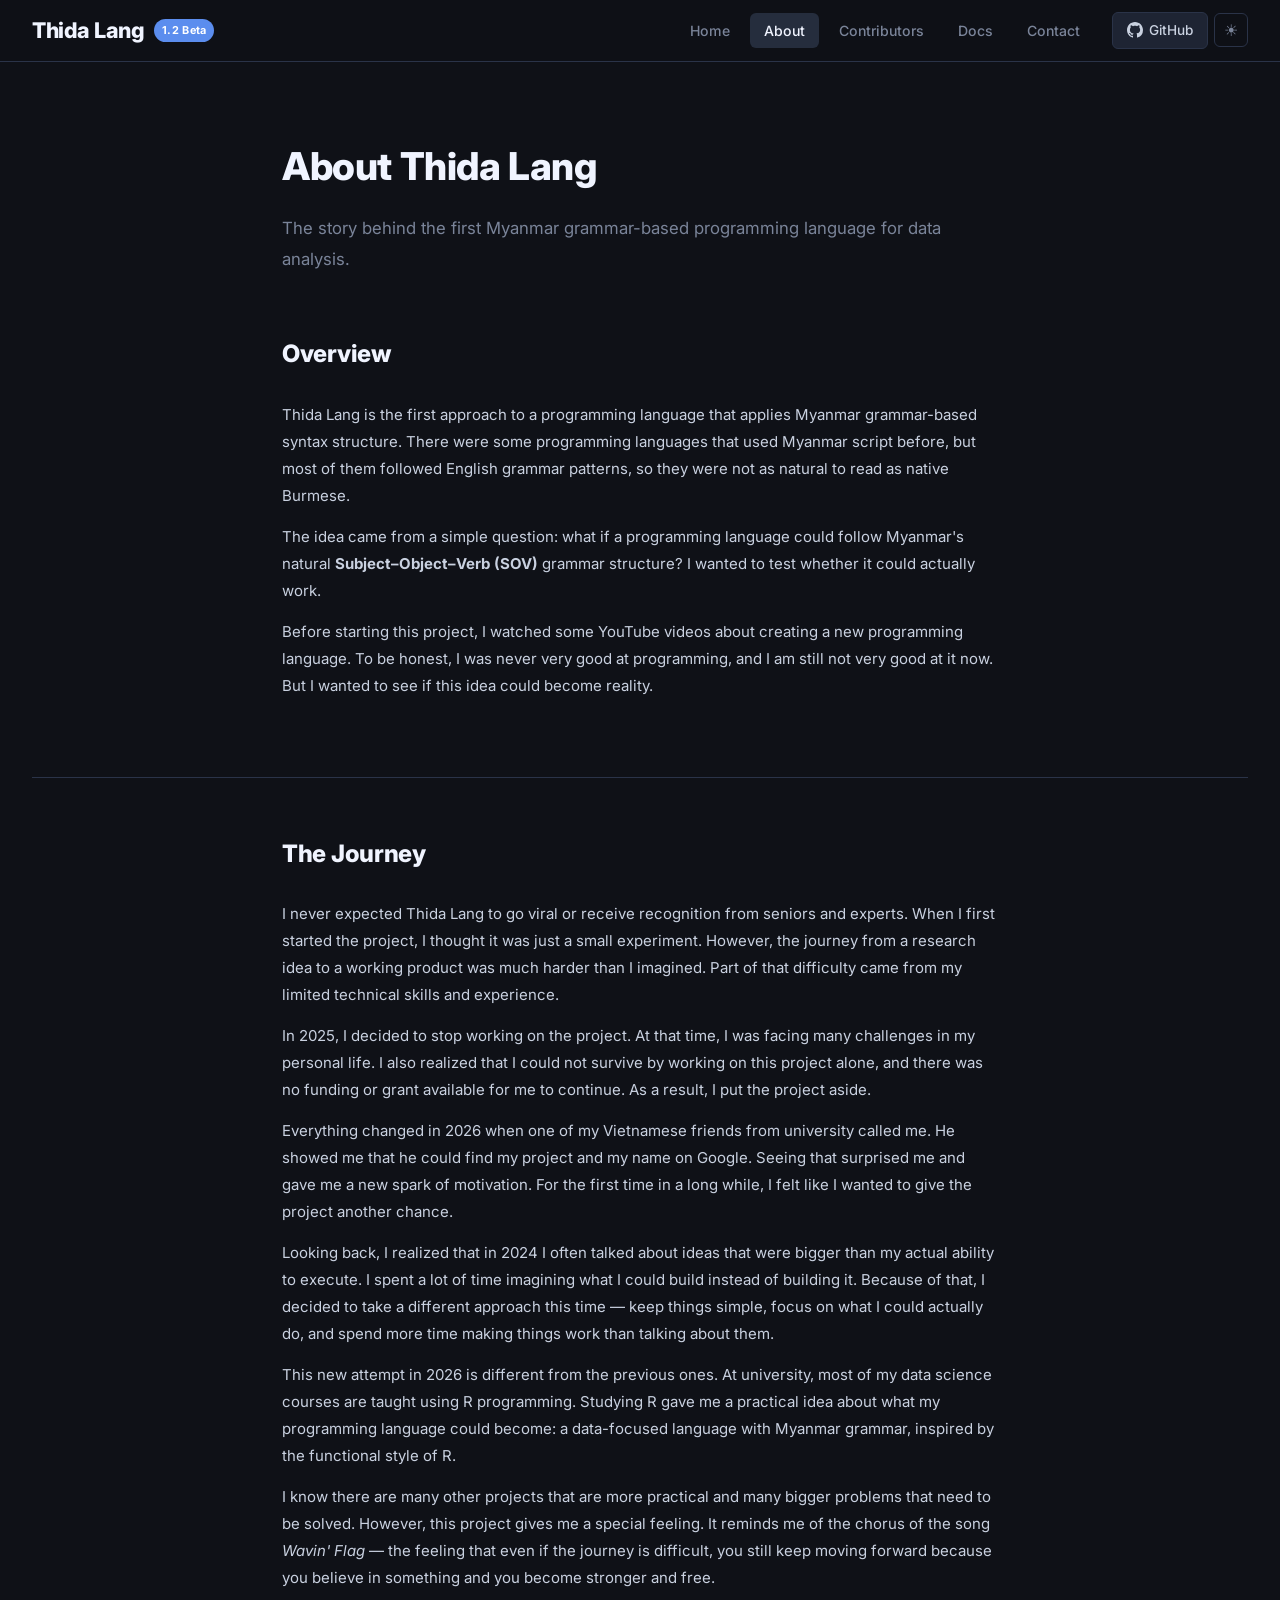
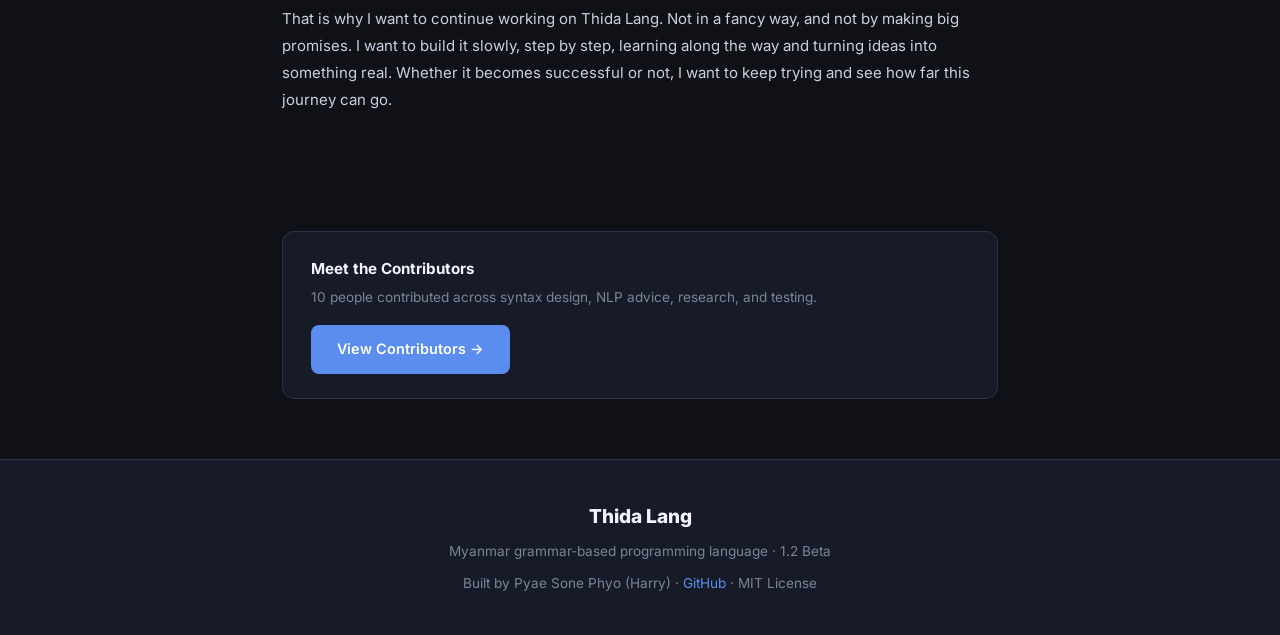
==== commit cc3a46fe: "Add Contributors and Contact pages; restructure docs-site to 5 pages - New contributors.html: groupe" ====
--- a/docs-site/about.html
+++ b/docs-site/about.html
@@ -18,9 +18,11 @@
     <span class="nav-badge">1.2 Beta</span>
   </div>
   <div class="nav-links">
-    <a href="index.html" class="nav-link">Home</a>
-    <a href="docs.html"  class="nav-link">Docs</a>
-    <a href="about.html" class="nav-link active">About</a>
+    <a href="index.html"        class="nav-link">Home</a>
+    <a href="about.html"        class="nav-link active">About</a>
+    <a href="contributors.html" class="nav-link">Contributors</a>
+    <a href="docs.html"         class="nav-link">Docs</a>
+    <a href="contact.html"      class="nav-link">Contact</a>
     <a href="https://github.com/deluluscientist/thida-lang" target="_blank" class="nav-link nav-gh">
       <svg width="16" height="16" viewBox="0 0 16 16" fill="currentColor">
         <path d="M8 0C3.58 0 0 3.58 0 8c0 3.54 2.29 6.53 5.47 7.59.4.07.55-.17.55-.38
@@ -115,162 +117,14 @@
   </p>
 </section>
 
-<hr class="divider">
-
-<!-- CONTRIBUTORS -->
-<section class="about-section" style="padding-top:56px">
-  <h2 class="section-title" style="font-size:1.5rem">Contributors</h2>
-  <div style="height:4px"></div>
-  <p class="dc-p" style="color:var(--dim)">The people who made Thida Lang possible.</p>
-
-  <!-- Creator -->
-  <div class="contrib-group-label">Creator</div>
-  <div class="contributor-grid" style="grid-template-columns: 1fr">
-    <div class="contrib-card creator">
-      <div style="display:flex;align-items:center;gap:18px;text-align:left">
-        <div class="contrib-avatar av-blue" style="width:64px;height:64px;font-size:1.1rem;flex-shrink:0">PS</div>
-        <div>
-          <div class="contrib-name" style="font-size:1rem">Pyae Sone Phyo (Harry)</div>
-          <span class="contrib-tag tag-creator">Creator</span>
-          <div class="contrib-role">Founded and built Thida Lang from the ground up. Designed the language grammar, implemented the lexer, parser, and interpreter, and built the web IDE. Data Science Student, Amateur Programmer, and Novice Researcher.</div>
-        </div>
-      </div>
+<!-- CONTRIBUTORS MOVED TO contributors.html -->
+<section class="about-section" style="padding-top:40px;padding-bottom:20px">
+  <div style="background:var(--bg2);border:1px solid var(--border);border-radius:12px;padding:24px 28px;display:flex;align-items:center;justify-content:space-between;gap:16px;flex-wrap:wrap">
+    <div>
+      <div style="font-size:.95rem;font-weight:700;color:var(--bright);margin-bottom:4px">Meet the Contributors</div>
+      <div style="font-size:.85rem;color:var(--dim)">10 people contributed across syntax design, NLP advice, research, and testing.</div>
     </div>
-  </div>
-
-  <!-- Research -->
-  <div class="contrib-group-label">Research Supervision</div>
-  <div class="contributor-grid" style="grid-template-columns: 1fr">
-    <div class="contrib-card">
-      <div style="display:flex;align-items:center;gap:18px;text-align:left">
-        <div class="contrib-avatar av-purple" style="flex-shrink:0">MM</div>
-        <div>
-          <div class="contrib-name">Dr. Myo Myint Oo</div>
-          <span class="contrib-tag tag-research">Research Supervisor</span>
-          <div class="contrib-role">Provided academic supervision and guidance throughout the research and development process of Thida Lang.</div>
-        </div>
-      </div>
-    </div>
-  </div>
-
-  <!-- Syntax Design -->
-  <div class="contrib-group-label">Syntax Design</div>
-  <div class="contributor-grid">
-    <div class="contrib-card">
-      <div class="contrib-avatar av-teal">SY</div>
-      <div class="contrib-name">Saw Yan Naing</div>
-      <span class="contrib-tag tag-syntax">Syntax Design</span>
-      <div class="contrib-role">Helped shape the Myanmar grammar-based syntax structure and verb patterns of the language.</div>
-    </div>
-    <div class="contrib-card">
-      <div class="contrib-avatar av-green">MT</div>
-      <div class="contrib-name">May Mon Thant</div>
-      <span class="contrib-tag tag-syntax">Syntax Design</span>
-      <div class="contrib-role">Contributed to the design of natural-language syntax rules and Myanmar sentence structure alignment.</div>
-    </div>
-    <div class="contrib-card">
-      <div class="contrib-avatar av-pink">KS</div>
-      <div class="contrib-name">Khine Su Myat Theim</div>
-      <span class="contrib-tag tag-syntax">Syntax Design</span>
-      <div class="contrib-role">Assisted in refining the SOV grammar structure and ensuring natural readability of Thida Lang statements.</div>
-    </div>
-  </div>
-
-  <!-- NLP Advice -->
-  <div class="contrib-group-label">NLP Advice</div>
-  <div class="contributor-grid">
-    <div class="contrib-card">
-      <div class="contrib-avatar av-indigo">MS</div>
-      <div class="contrib-name">Min Sithu</div>
-      <span class="contrib-tag tag-nlp">NLP Advice</span>
-      <div class="contrib-role">Provided advice on natural language processing approaches for Myanmar script tokenization and parsing.</div>
-    </div>
-    <div class="contrib-card">
-      <div class="contrib-avatar av-lime">MH</div>
-      <div class="contrib-name">Min Htet Myat</div>
-      <span class="contrib-tag tag-nlp">NLP Advice</span>
-      <div class="contrib-role">Assisted with NLP guidance on handling Myanmar Unicode and linguistic edge cases in the lexer.</div>
-    </div>
-  </div>
-
-  <!-- UAT Testing -->
-  <div class="contrib-group-label">User Acceptance Testing</div>
-  <div class="contributor-grid">
-    <div class="contrib-card">
-      <div class="contrib-avatar av-orange">TH</div>
-      <div class="contrib-name">Thi Han Htun (Louis)</div>
-      <span class="contrib-tag tag-uat">UAT Testing</span>
-      <div class="contrib-role">Tested the language and IDE from a user perspective, providing feedback on usability and bugs.</div>
-    </div>
-    <div class="contrib-card">
-      <div class="contrib-avatar av-rose">PT</div>
-      <div class="contrib-name">Phúc Trần</div>
-      <span class="contrib-tag tag-uat">UAT Testing</span>
-      <div class="contrib-role">Conducted user acceptance testing and helped validate the IDE experience from an international user's perspective.</div>
-    </div>
-    <div class="contrib-card">
-      <div class="contrib-avatar av-red">KT</div>
-      <div class="contrib-name">Kaung Myat Tun</div>
-      <span class="contrib-tag tag-uat">UAT Testing</span>
-      <div class="contrib-role">Performed end-to-end testing of language features and reported issues to improve overall reliability.</div>
-    </div>
-  </div>
-</section>
-
-<hr class="divider">
-
-<!-- ACKNOWLEDGEMENTS -->
-<section class="about-section" style="padding-top:56px">
-  <h2 class="section-title" style="font-size:1.5rem">Acknowledgements</h2>
-  <div style="height:16px"></div>
-  <ul class="ack-list">
-    <li>My Family</li>
-    <li>Dr. Myo Myint Oo</li>
-    <li>My Friends</li>
-    <li>Claude Code</li>
-    <li>ChatGPT</li>
-    <li>MM Dataverse</li>
-    <li>Myanmar IT Community</li>
-  </ul>
-</section>
-
-<hr class="divider">
-
-<!-- REFERENCES -->
-<section class="about-section" style="padding-top:56px">
-  <h2 class="section-title" style="font-size:1.5rem">References</h2>
-  <div style="height:24px"></div>
-
-  <div class="ref-group">
-    <div class="ref-group-title">Myanmar Language</div>
-    <ul class="ref-link-list">
-      <li><a href="http://www.loecsen.com/en/learn-burmese" target="_blank">Loecsen — Learn Burmese</a></li>
-      <li><a href="http://www.languagelist.org/burmese" target="_blank">Language List — Burmese</a></li>
-      <li><a href="http://www.asiapearltravels.com/language/intro_burmese.php" target="_blank">Asia Pearl Travels — Burmese Intro</a></li>
-      <li><a href="http://www.mylanguageexchange.com" target="_blank">My Language Exchange</a></li>
-      <li><a href="http://www.insightmyanmar.org" target="_blank">Insight Myanmar</a></li>
-    </ul>
-  </div>
-
-  <div class="ref-group">
-    <div class="ref-group-title">Python</div>
-    <ul class="ref-link-list">
-      <li><a href="https://www.python.org/about/gettingstarted/" target="_blank">Python.org — Getting Started</a></li>
-      <li><a href="https://www.w3schools.com/python/" target="_blank">W3Schools Python Tutorial</a></li>
-      <li><a href="https://www.programiz.com/python-programming" target="_blank">Programiz Python</a></li>
-      <li><a href="https://www.freecodecamp.org/news/tag/python/" target="_blank">freeCodeCamp Python</a></li>
-      <li><a href="https://automatetheboringstuff.com/" target="_blank">Automate the Boring Stuff with Python</a></li>
-      <li><a href="https://www.sololearn.com/Course/Python/" target="_blank">SoloLearn Python</a></li>
-      <li><a href="https://www.youtube.com/watch?v=OvhoYbjtiKc" target="_blank">Python for Beginners — CS Dojo (YouTube)</a></li>
-    </ul>
-  </div>
-
-  <div class="ref-group">
-    <div class="ref-group-title">Building a Programming Language with AI</div>
-    <ul class="ref-link-list">
-      <li><a href="https://medium.com/@anil.k.nayak8/i-asked-claude-to-build-me-a-programming-language-this-is-what-i-learned-b9c0522553ce" target="_blank">I Asked Claude to Build Me a Programming Language — Medium</a></li>
-      <li><a href="https://dev.to/guypowell/i-built-a-compiler-in-five-days-with-claude-ai-269c" target="_blank">I Built a Compiler in Five Days with Claude AI — Dev.to</a></li>
-    </ul>
+    <a href="contributors.html" class="btn btn-primary" style="white-space:nowrap">View Contributors →</a>
   </div>
 </section>
 
--- a/docs-site/style.css
+++ b/docs-site/style.css
@@ -351,6 +351,33 @@
 [data-theme="light"] .tag-nlp      { color: #0284c7; }
 [data-theme="light"] .tag-uat      { color: #b45309; }
 
+/* ── CONTACT PAGE ─────────────────────────────────────── */
+.contact-grid {
+  display: grid; grid-template-columns: repeat(auto-fill, minmax(240px, 1fr));
+  gap: 20px; margin-top: 8px;
+}
+.contact-card {
+  background: var(--bg2); border: 1px solid var(--border); border-radius: 14px;
+  padding: 28px 24px; text-align: center; text-decoration: none;
+  transition: border-color .2s, transform .15s;
+  display: flex; flex-direction: column; align-items: center; gap: 10px;
+}
+.contact-card:hover { border-color: var(--accent); transform: translateY(-3px); text-decoration: none; }
+.cc-icon  { font-size: 1.8rem; line-height: 1; display: flex; align-items: center; justify-content: center;
+            width: 52px; height: 52px; border-radius: 12px; background: var(--bg3); color: var(--accent); }
+.cc-title { font-size: 1rem; font-weight: 700; color: var(--bright); }
+.cc-value { font-size: .82rem; font-family: var(--font-mono); color: var(--accent); word-break: break-all; }
+.cc-desc  { font-size: .82rem; color: var(--dim); line-height: 1.6; }
+
+.faq-list { display: flex; flex-direction: column; gap: 0; }
+.faq-item {
+  border-bottom: 1px solid var(--border); padding: 20px 0;
+}
+.faq-item:first-child { border-top: 1px solid var(--border); }
+.faq-q { font-size: .97rem; font-weight: 700; color: var(--bright); margin-bottom: 8px; }
+.faq-a { font-size: .88rem; color: var(--dim); line-height: 1.8; }
+.faq-a a { color: var(--accent); }
+
 .ack-list { list-style: none; display: flex; flex-wrap: wrap; gap: 10px; margin-top: 16px; }
 .ack-list li {
   background: var(--bg3); border: 1px solid var(--border);
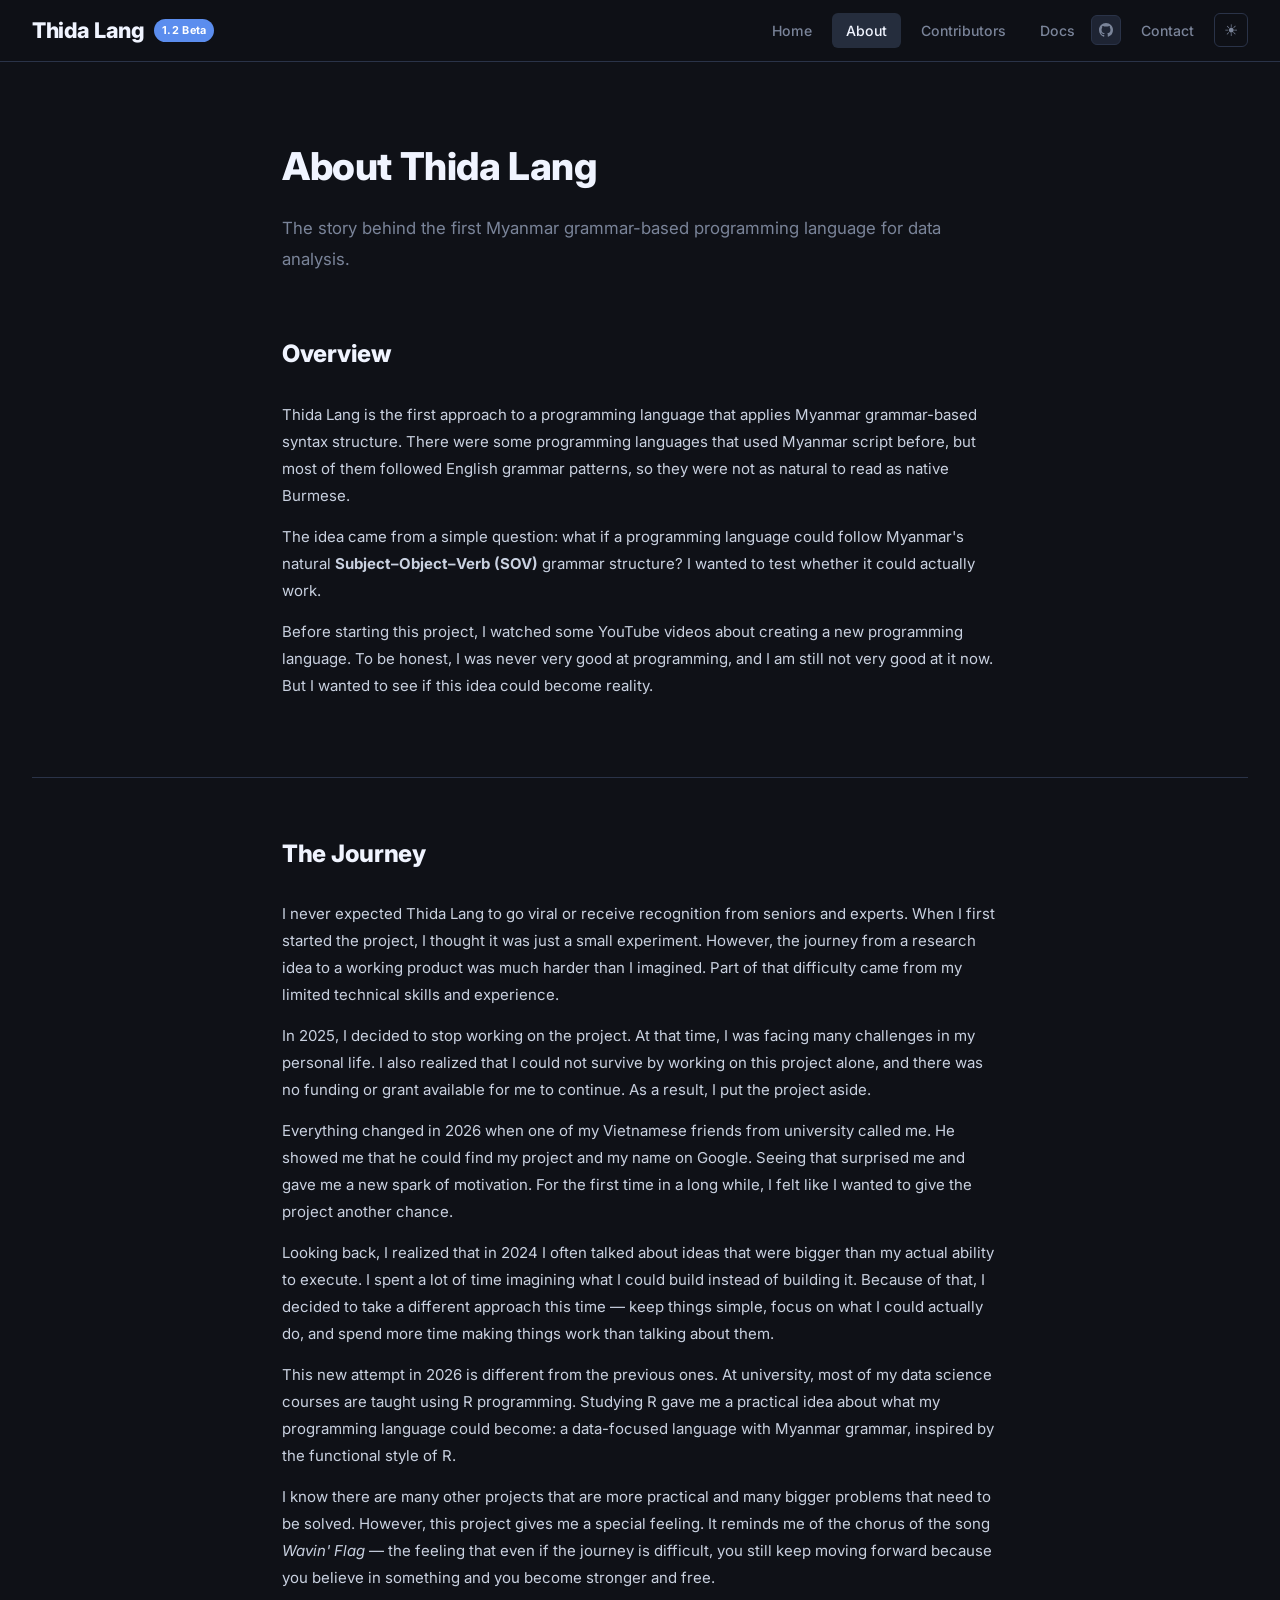
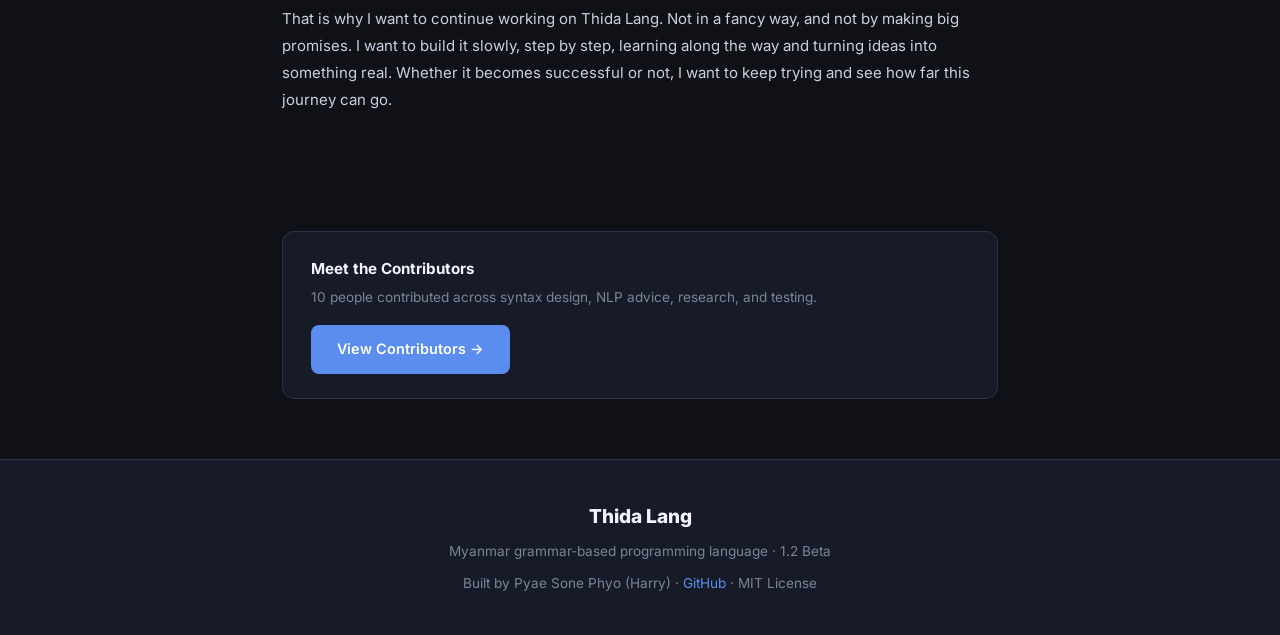
==== commit 0342018e: "Nav: replace GitHub text button with icon beside Docs; hero cover full-width - All 5 pages: wrap Doc" ====
--- a/docs-site/about.html
+++ b/docs-site/about.html
@@ -21,21 +21,13 @@
     <a href="index.html"        class="nav-link">Home</a>
     <a href="about.html"        class="nav-link active">About</a>
     <a href="contributors.html" class="nav-link">Contributors</a>
-    <a href="docs.html"         class="nav-link">Docs</a>
-    <a href="contact.html"      class="nav-link">Contact</a>
-    <a href="https://github.com/deluluscientist/thida-lang" target="_blank" class="nav-link nav-gh">
-      <svg width="16" height="16" viewBox="0 0 16 16" fill="currentColor">
-        <path d="M8 0C3.58 0 0 3.58 0 8c0 3.54 2.29 6.53 5.47 7.59.4.07.55-.17.55-.38
-          0-.19-.01-.82-.01-1.49-2.01.37-2.53-.49-2.69-.94-.09-.23-.48-.94-.82-1.13
-          -.28-.15-.68-.52-.01-.53.63-.01 1.08.58 1.23.82.72 1.21 1.87.87 2.33.66
-          .07-.52.28-.87.51-1.07-1.78-.2-3.64-.89-3.64-3.95 0-.87.31-1.59.82-2.15
-          -.08-.2-.36-1.02.08-2.12 0 0 .67-.21 2.2.82.64-.18 1.32-.27 2-.27.68 0
-          1.36.09 2 .27 1.53-1.04 2.2-.82 2.2-.82.44 1.1.16 1.92.08 2.12.51.56.82
-          1.27.82 2.15 0 3.07-1.87 3.75-3.65 3.95.29.25.54.73.54 1.48 0 1.07-.01
-          1.93-.01 2.2 0 .21.15.46.55.38A8.013 8.013 0 0016 8c0-4.42-3.58-8-8-8z"/>
-      </svg>
-      GitHub
-    </a>
+    <div class="nav-docs-group">
+      <a href="docs.html" class="nav-link">Docs</a>
+      <a href="https://github.com/deluluscientist/thida-lang" target="_blank" class="nav-gh-icon" title="GitHub">
+        <svg width="14" height="14" viewBox="0 0 16 16" fill="currentColor"><path d="M8 0C3.58 0 0 3.58 0 8c0 3.54 2.29 6.53 5.47 7.59.4.07.55-.17.55-.38 0-.19-.01-.82-.01-1.49-2.01.37-2.53-.49-2.69-.94-.09-.23-.48-.94-.82-1.13-.28-.15-.68-.52-.01-.53.63-.01 1.08.58 1.23.82.72 1.21 1.87.87 2.33.66.07-.52.28-.87.51-1.07-1.78-.2-3.64-.89-3.64-3.95 0-.87.31-1.59.82-2.15-.08-.2-.36-1.02.08-2.12 0 0 .67-.21 2.2.82.64-.18 1.32-.27 2-.27.68 0 1.36.09 2 .27 1.53-1.04 2.2-.82 2.2-.82.44 1.1.16 1.92.08 2.12.51.56.82 1.27.82 2.15 0 3.07-1.87 3.75-3.65 3.95.29.25.54.73.54 1.48 0 1.07-.01 1.93-.01 2.2 0 .21.15.46.55.38A8.013 8.013 0 0016 8c0-4.42-3.58-8-8-8z"/></svg>
+      </a>
+    </div>
+    <a href="contact.html" class="nav-link">Contact</a>
     <button id="theme-btn" class="theme-btn" onclick="toggleTheme()" title="Toggle theme">☀</button>
   </div>
 </nav>
--- a/docs-site/style.css
+++ b/docs-site/style.css
@@ -108,20 +108,26 @@
                font-size: .88rem; font-weight: 500; transition: color .15s, background .15s; }
 .nav-link:hover, .nav-link.active { color: var(--bright); background: var(--bg4);
                                      text-decoration: none; }
-.nav-gh {
-  display: flex; align-items: center; gap: 6px;
+.nav-docs-group { display: flex; align-items: center; gap: 2px; }
+.nav-gh-icon {
+  display: flex; align-items: center; justify-content: center;
+  width: 30px; height: 30px; border-radius: 6px;
   background: var(--bg3); border: 1px solid var(--border);
-  color: var(--text); padding: 6px 14px; border-radius: 6px;
-  font-size: .85rem; font-weight: 500; margin-left: 12px;
-  transition: border-color .15s;
-}
-.nav-gh:hover { border-color: var(--accent); color: var(--bright); text-decoration: none; }
+  color: var(--dim); flex-shrink: 0;
+  transition: border-color .15s, color .15s, background .15s;
+  text-decoration: none;
+}
+.nav-gh-icon:hover { border-color: var(--accent); color: var(--bright);
+                     background: var(--bg4); text-decoration: none; }
 
 /* ── HERO ─────────────────────────────────────────────── */
 .hero {
-  padding: calc(var(--nav-h) + 80px) 32px 80px;
+  padding-top: calc(var(--nav-h) + 80px);
   text-align: center;
+}
+.hero-inner {
   max-width: 860px; margin: 0 auto;
+  padding: 0 32px 56px;
 }
 .hero-eyebrow {
   display: inline-block; font-size: .8rem; font-weight: 700; letter-spacing: 1.2px;
@@ -137,7 +143,7 @@
   font-size: 1.12rem; color: var(--dim); max-width: 560px;
   margin: 0 auto 36px; line-height: 1.8;
 }
-.hero-btns { display: flex; gap: 12px; justify-content: center; flex-wrap: wrap; margin-bottom: 56px; }
+.hero-btns { display: flex; gap: 12px; justify-content: center; flex-wrap: wrap; }
 .btn {
   display: inline-flex; align-items: center; gap: 8px;
   padding: 12px 26px; border-radius: 8px;
@@ -148,10 +154,15 @@
 .btn-primary { background: var(--accent); color: #fff; }
 .btn-secondary { background: var(--bg3); border: 1px solid var(--border); color: var(--text); }
 
+.hero-cover-wrap {
+  width: 100%; margin-top: 56px;
+  border-top: 1px solid var(--border);
+  overflow: hidden;
+}
 .hero-cover {
-  max-width: 100%; border-radius: 14px;
-  border: 1px solid var(--border);
-  box-shadow: 0 32px 80px rgba(0,0,0,.5);
+  width: 100%; display: block;
+  border-radius: 0;
+  box-shadow: none;
 }
 
 /* ── FEATURES ─────────────────────────────────────────── */
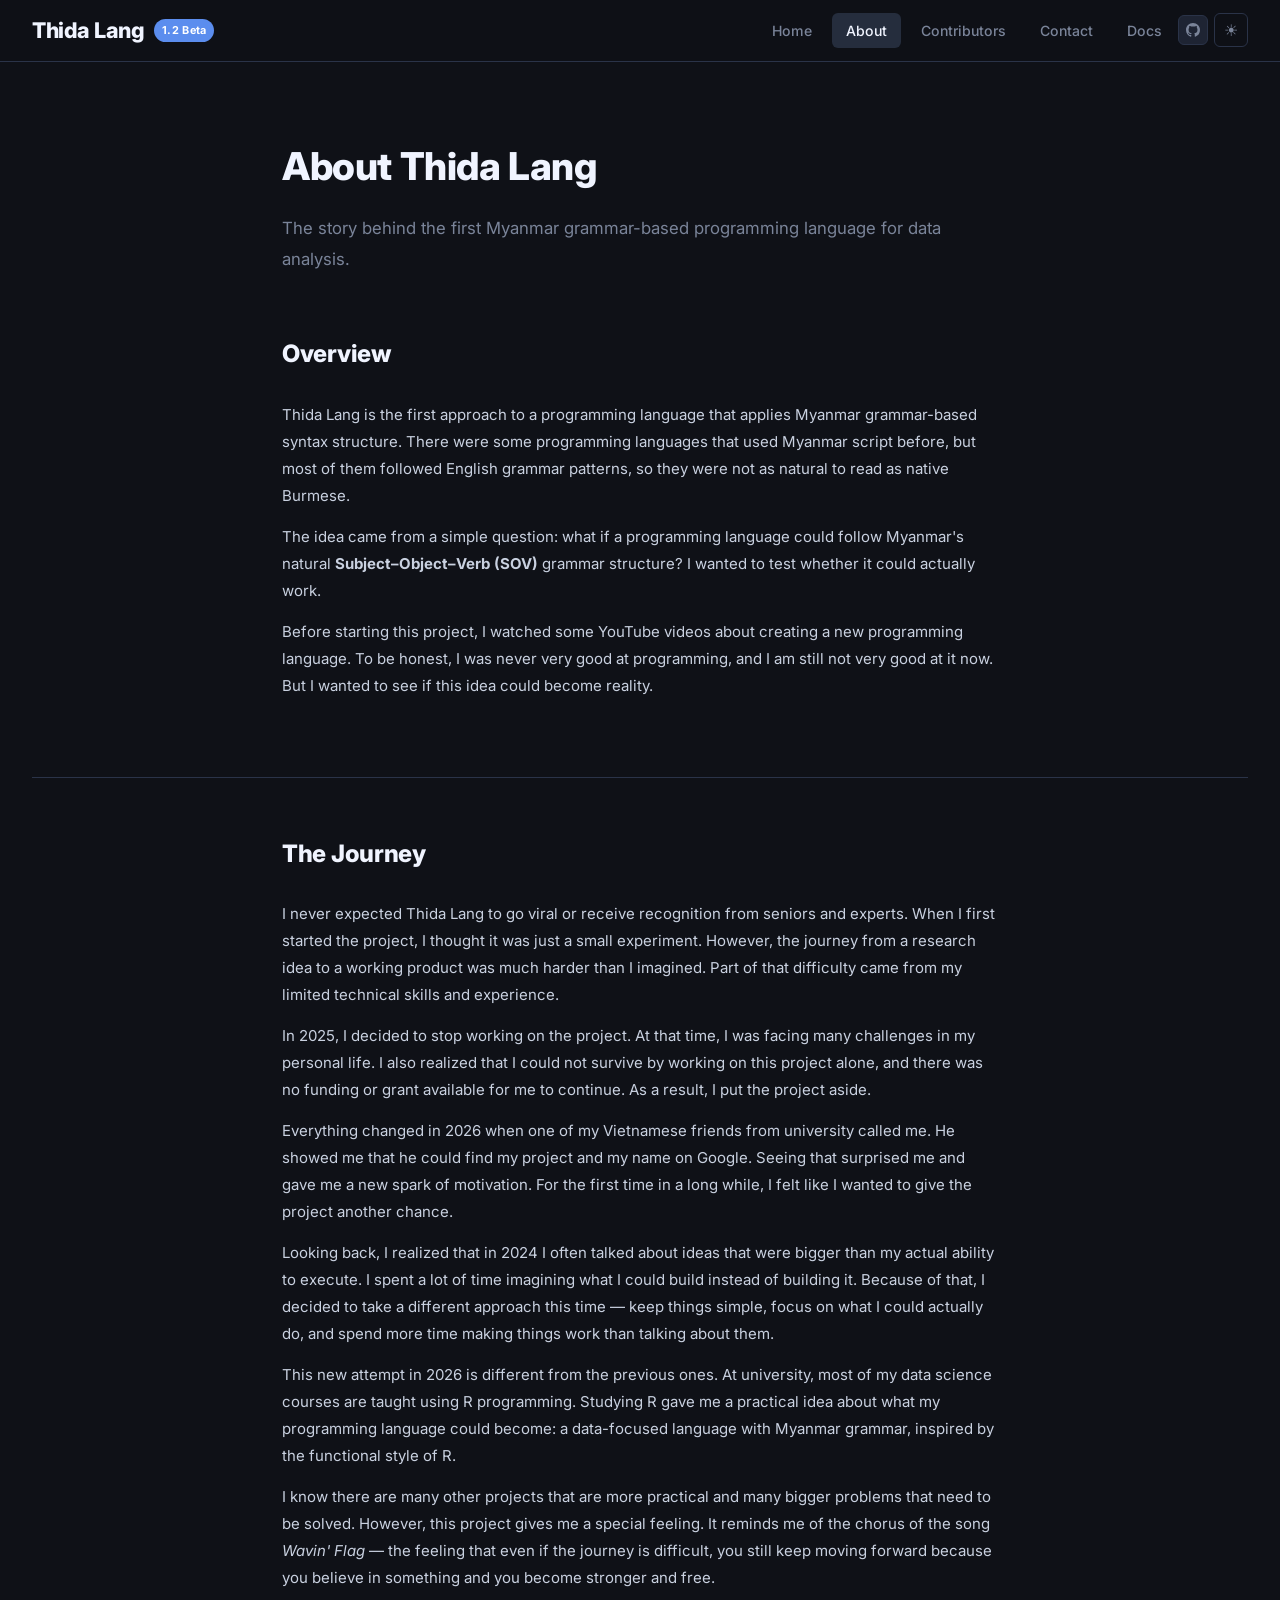
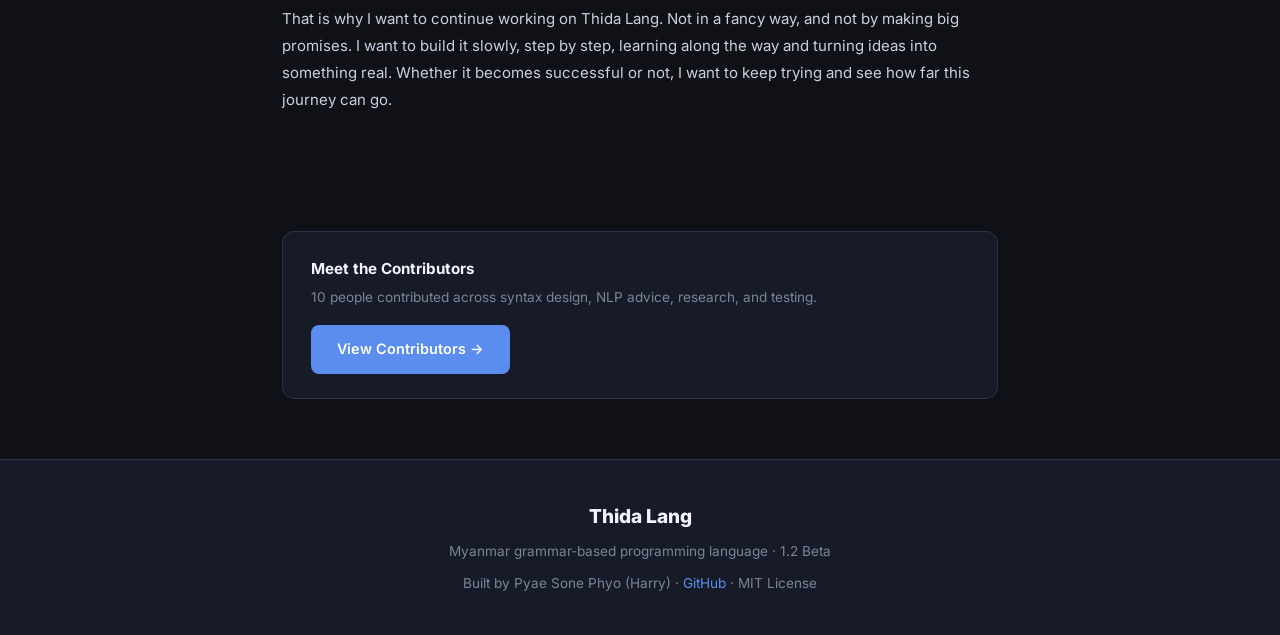
==== commit d60c03dd: "Swap Contact and Docs order in nav across all 5 pages Co-Authored-By: Claude Sonnet 4.6 <noreply@ant" ====
--- a/docs-site/about.html
+++ b/docs-site/about.html
@@ -21,13 +21,13 @@
     <a href="index.html"        class="nav-link">Home</a>
     <a href="about.html"        class="nav-link active">About</a>
     <a href="contributors.html" class="nav-link">Contributors</a>
+    <a href="contact.html" class="nav-link">Contact</a>
     <div class="nav-docs-group">
       <a href="docs.html" class="nav-link">Docs</a>
       <a href="https://github.com/deluluscientist/thida-lang" target="_blank" class="nav-gh-icon" title="GitHub">
         <svg width="14" height="14" viewBox="0 0 16 16" fill="currentColor"><path d="M8 0C3.58 0 0 3.58 0 8c0 3.54 2.29 6.53 5.47 7.59.4.07.55-.17.55-.38 0-.19-.01-.82-.01-1.49-2.01.37-2.53-.49-2.69-.94-.09-.23-.48-.94-.82-1.13-.28-.15-.68-.52-.01-.53.63-.01 1.08.58 1.23.82.72 1.21 1.87.87 2.33.66.07-.52.28-.87.51-1.07-1.78-.2-3.64-.89-3.64-3.95 0-.87.31-1.59.82-2.15-.08-.2-.36-1.02.08-2.12 0 0 .67-.21 2.2.82.64-.18 1.32-.27 2-.27.68 0 1.36.09 2 .27 1.53-1.04 2.2-.82 2.2-.82.44 1.1.16 1.92.08 2.12.51.56.82 1.27.82 2.15 0 3.07-1.87 3.75-3.65 3.95.29.25.54.73.54 1.48 0 1.07-.01 1.93-.01 2.2 0 .21.15.46.55.38A8.013 8.013 0 0016 8c0-4.42-3.58-8-8-8z"/></svg>
       </a>
     </div>
-    <a href="contact.html" class="nav-link">Contact</a>
     <button id="theme-btn" class="theme-btn" onclick="toggleTheme()" title="Toggle theme">☀</button>
   </div>
 </nav>
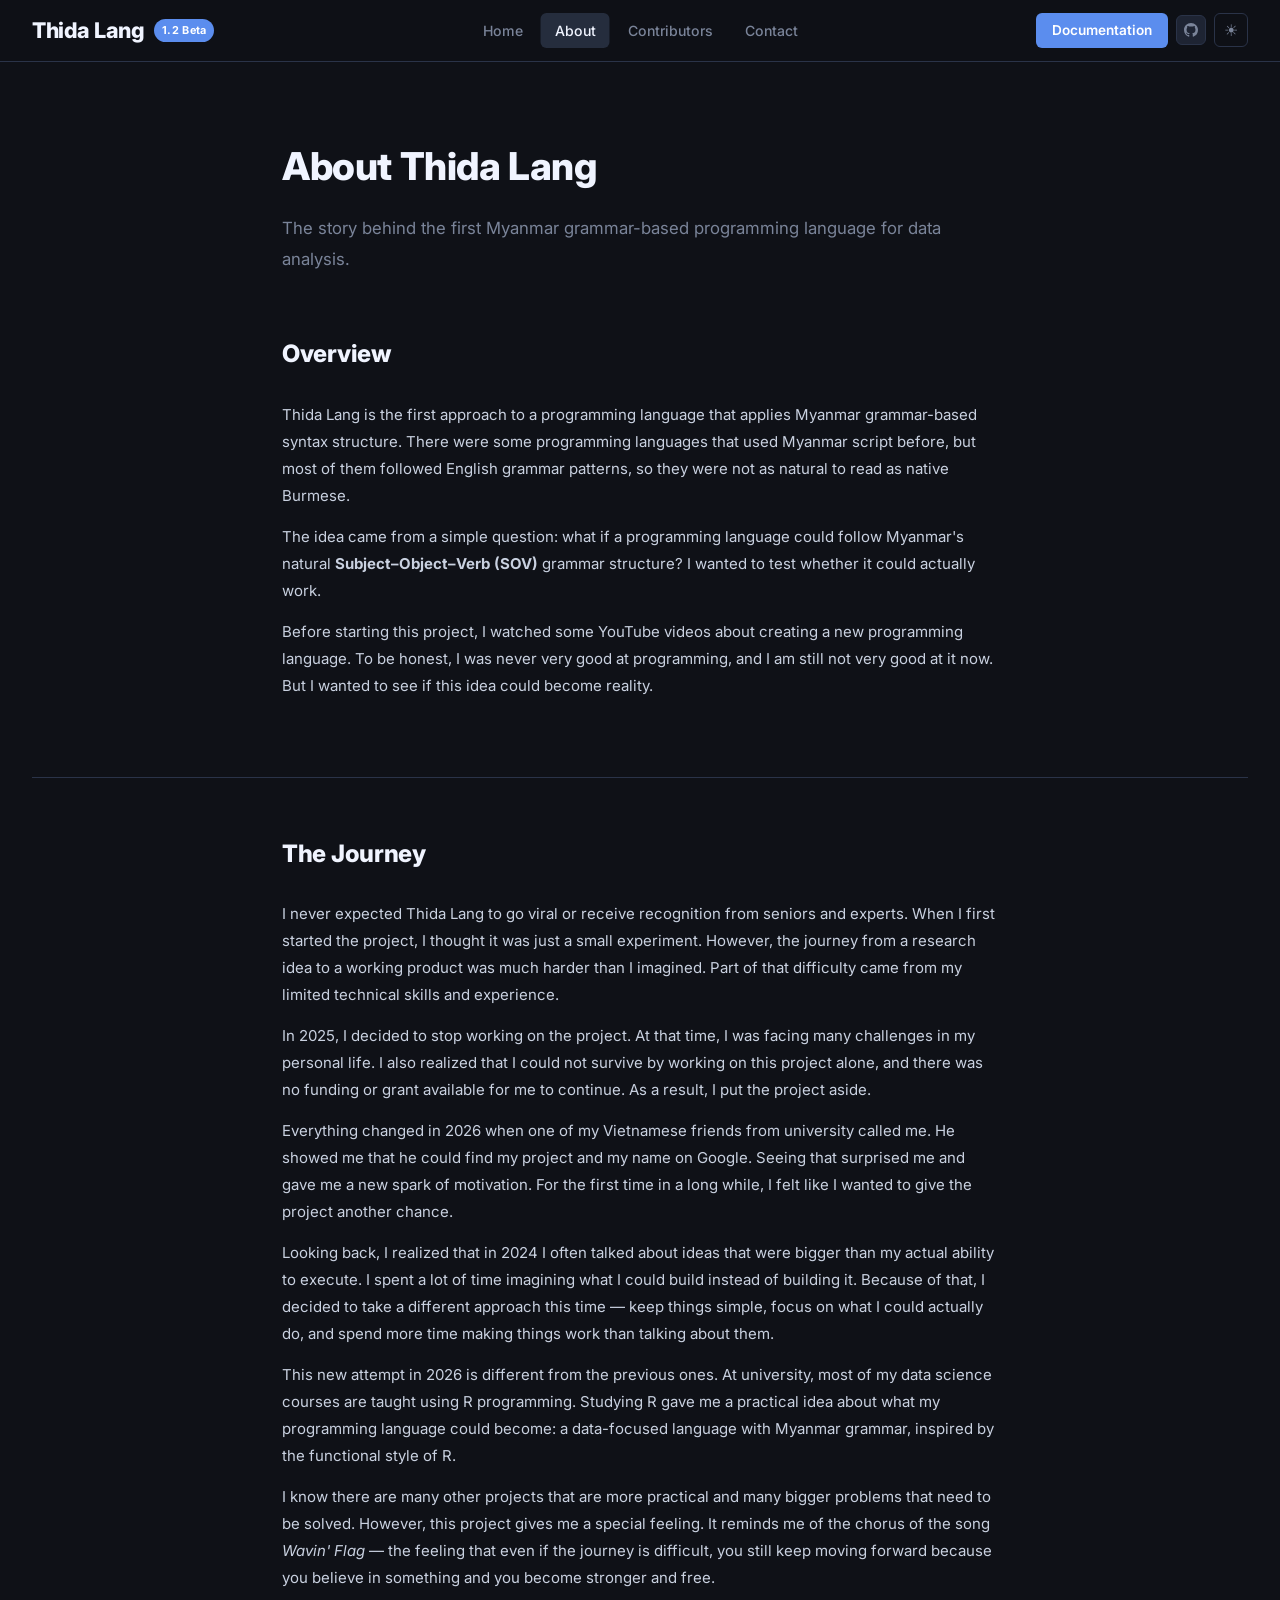
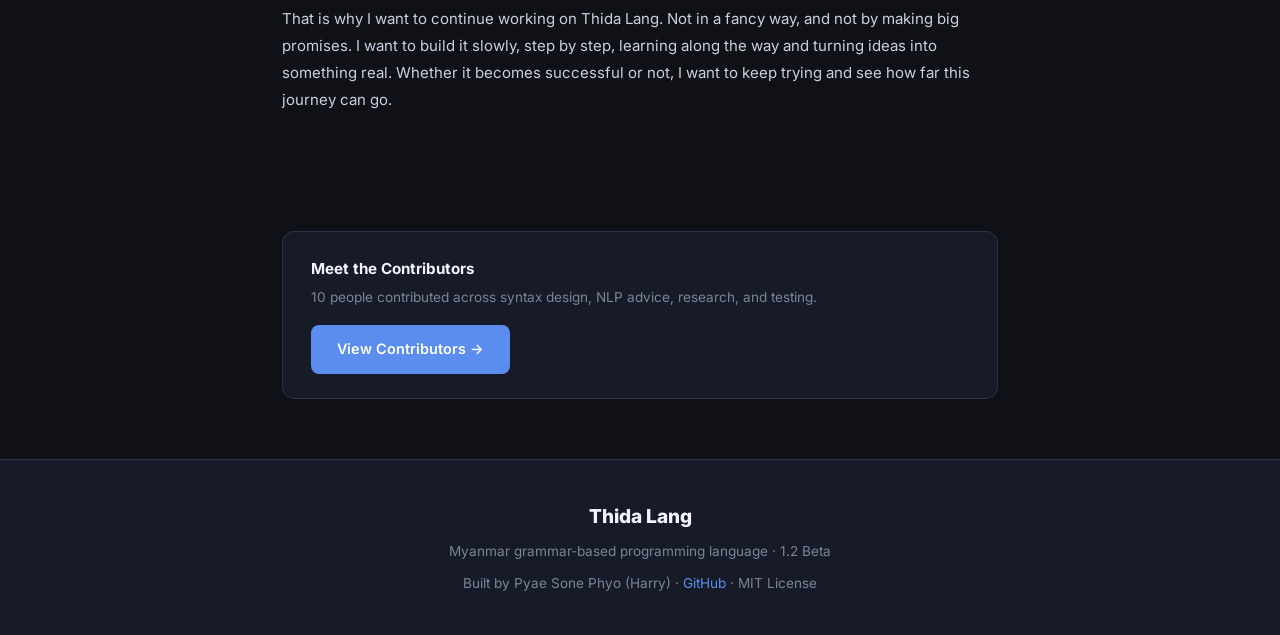
==== commit 6adae4ab: "Redesign docs-site nav: centered links, Documentation button + GitHub icon on right All 5 pages upda" ====
--- a/docs-site/about.html
+++ b/docs-site/about.html
@@ -17,17 +17,17 @@
     <span class="nav-logo">Thida Lang</span>
     <span class="nav-badge">1.2 Beta</span>
   </div>
-  <div class="nav-links">
+  <div class="nav-center">
     <a href="index.html"        class="nav-link">Home</a>
     <a href="about.html"        class="nav-link active">About</a>
     <a href="contributors.html" class="nav-link">Contributors</a>
-    <a href="contact.html" class="nav-link">Contact</a>
-    <div class="nav-docs-group">
-      <a href="docs.html" class="nav-link">Docs</a>
-      <a href="https://github.com/deluluscientist/thida-lang" target="_blank" class="nav-gh-icon" title="GitHub">
-        <svg width="14" height="14" viewBox="0 0 16 16" fill="currentColor"><path d="M8 0C3.58 0 0 3.58 0 8c0 3.54 2.29 6.53 5.47 7.59.4.07.55-.17.55-.38 0-.19-.01-.82-.01-1.49-2.01.37-2.53-.49-2.69-.94-.09-.23-.48-.94-.82-1.13-.28-.15-.68-.52-.01-.53.63-.01 1.08.58 1.23.82.72 1.21 1.87.87 2.33.66.07-.52.28-.87.51-1.07-1.78-.2-3.64-.89-3.64-3.95 0-.87.31-1.59.82-2.15-.08-.2-.36-1.02.08-2.12 0 0 .67-.21 2.2.82.64-.18 1.32-.27 2-.27.68 0 1.36.09 2 .27 1.53-1.04 2.2-.82 2.2-.82.44 1.1.16 1.92.08 2.12.51.56.82 1.27.82 2.15 0 3.07-1.87 3.75-3.65 3.95.29.25.54.73.54 1.48 0 1.07-.01 1.93-.01 2.2 0 .21.15.46.55.38A8.013 8.013 0 0016 8c0-4.42-3.58-8-8-8z"/></svg>
-      </a>
-    </div>
+    <a href="contact.html"      class="nav-link">Contact</a>
+  </div>
+  <div class="nav-right">
+    <a href="docs.html" class="nav-doc-btn">Documentation</a>
+    <a href="https://github.com/deluluscientist/thida-lang" target="_blank" class="nav-gh-icon" title="GitHub">
+      <svg width="14" height="14" viewBox="0 0 16 16" fill="currentColor"><path d="M8 0C3.58 0 0 3.58 0 8c0 3.54 2.29 6.53 5.47 7.59.4.07.55-.17.55-.38 0-.19-.01-.82-.01-1.49-2.01.37-2.53-.49-2.69-.94-.09-.23-.48-.94-.82-1.13-.28-.15-.68-.52-.01-.53.63-.01 1.08.58 1.23.82.72 1.21 1.87.87 2.33.66.07-.52.28-.87.51-1.07-1.78-.2-3.64-.89-3.64-3.95 0-.87.31-1.59.82-2.15-.08-.2-.36-1.02.08-2.12 0 0 .67-.21 2.2.82.64-.18 1.32-.27 2-.27.68 0 1.36.09 2 .27 1.53-1.04 2.2-.82 2.2-.82.44 1.1.16 1.92.08 2.12.51.56.82 1.27.82 2.15 0 3.07-1.87 3.75-3.65 3.95.29.25.54.73.54 1.48 0 1.07-.01 1.93-.01 2.2 0 .21.15.46.55.38A8.013 8.013 0 0016 8c0-4.42-3.58-8-8-8z"/></svg>
+    </a>
     <button id="theme-btn" class="theme-btn" onclick="toggleTheme()" title="Toggle theme">☀</button>
   </div>
 </nav>
--- a/docs-site/style.css
+++ b/docs-site/style.css
@@ -97,18 +97,30 @@
   background: rgba(15,17,23,.92); backdrop-filter: blur(12px);
   border-bottom: 1px solid var(--border);
   display: flex; align-items: center;
-  padding: 0 32px; gap: 0; z-index: 100;
-}
-.nav-brand { display: flex; align-items: center; gap: 10px; margin-right: auto; }
+  padding: 0 32px; z-index: 100;
+}
+[data-theme="light"] .nav { background: rgba(245,247,251,.94); }
+.nav-brand { display: flex; align-items: center; gap: 10px; flex-shrink: 0; }
 .nav-logo   { font-size: 1.35rem; font-weight: 800; color: var(--bright); letter-spacing: -.5px; }
 .nav-badge  { font-size: .68rem; font-weight: 700; background: var(--accent);
                color: #fff; padding: 2px 8px; border-radius: 99px; letter-spacing: .3px; }
-.nav-links  { display: flex; align-items: center; gap: 6px; }
+.nav-center {
+  position: absolute; left: 50%; transform: translateX(-50%);
+  display: flex; align-items: center; gap: 4px;
+}
+.nav-right  { margin-left: auto; display: flex; align-items: center; gap: 8px; }
 .nav-link   { color: var(--dim); padding: 6px 14px; border-radius: 6px;
                font-size: .88rem; font-weight: 500; transition: color .15s, background .15s; }
 .nav-link:hover, .nav-link.active { color: var(--bright); background: var(--bg4);
                                      text-decoration: none; }
-.nav-docs-group { display: flex; align-items: center; gap: 2px; }
+.nav-doc-btn {
+  display: inline-flex; align-items: center;
+  background: var(--accent); color: #fff;
+  padding: 6px 16px; border-radius: 6px;
+  font-size: .85rem; font-weight: 600;
+  transition: opacity .15s; text-decoration: none;
+}
+.nav-doc-btn:hover { opacity: .85; text-decoration: none; }
 .nav-gh-icon {
   display: flex; align-items: center; justify-content: center;
   width: 30px; height: 30px; border-radius: 6px;
@@ -119,6 +131,8 @@
 }
 .nav-gh-icon:hover { border-color: var(--accent); color: var(--bright);
                      background: var(--bg4); text-decoration: none; }
+/* keep legacy class harmless */
+.nav-docs-group { display: contents; }
 
 /* ── HERO ─────────────────────────────────────────────── */
 .hero {
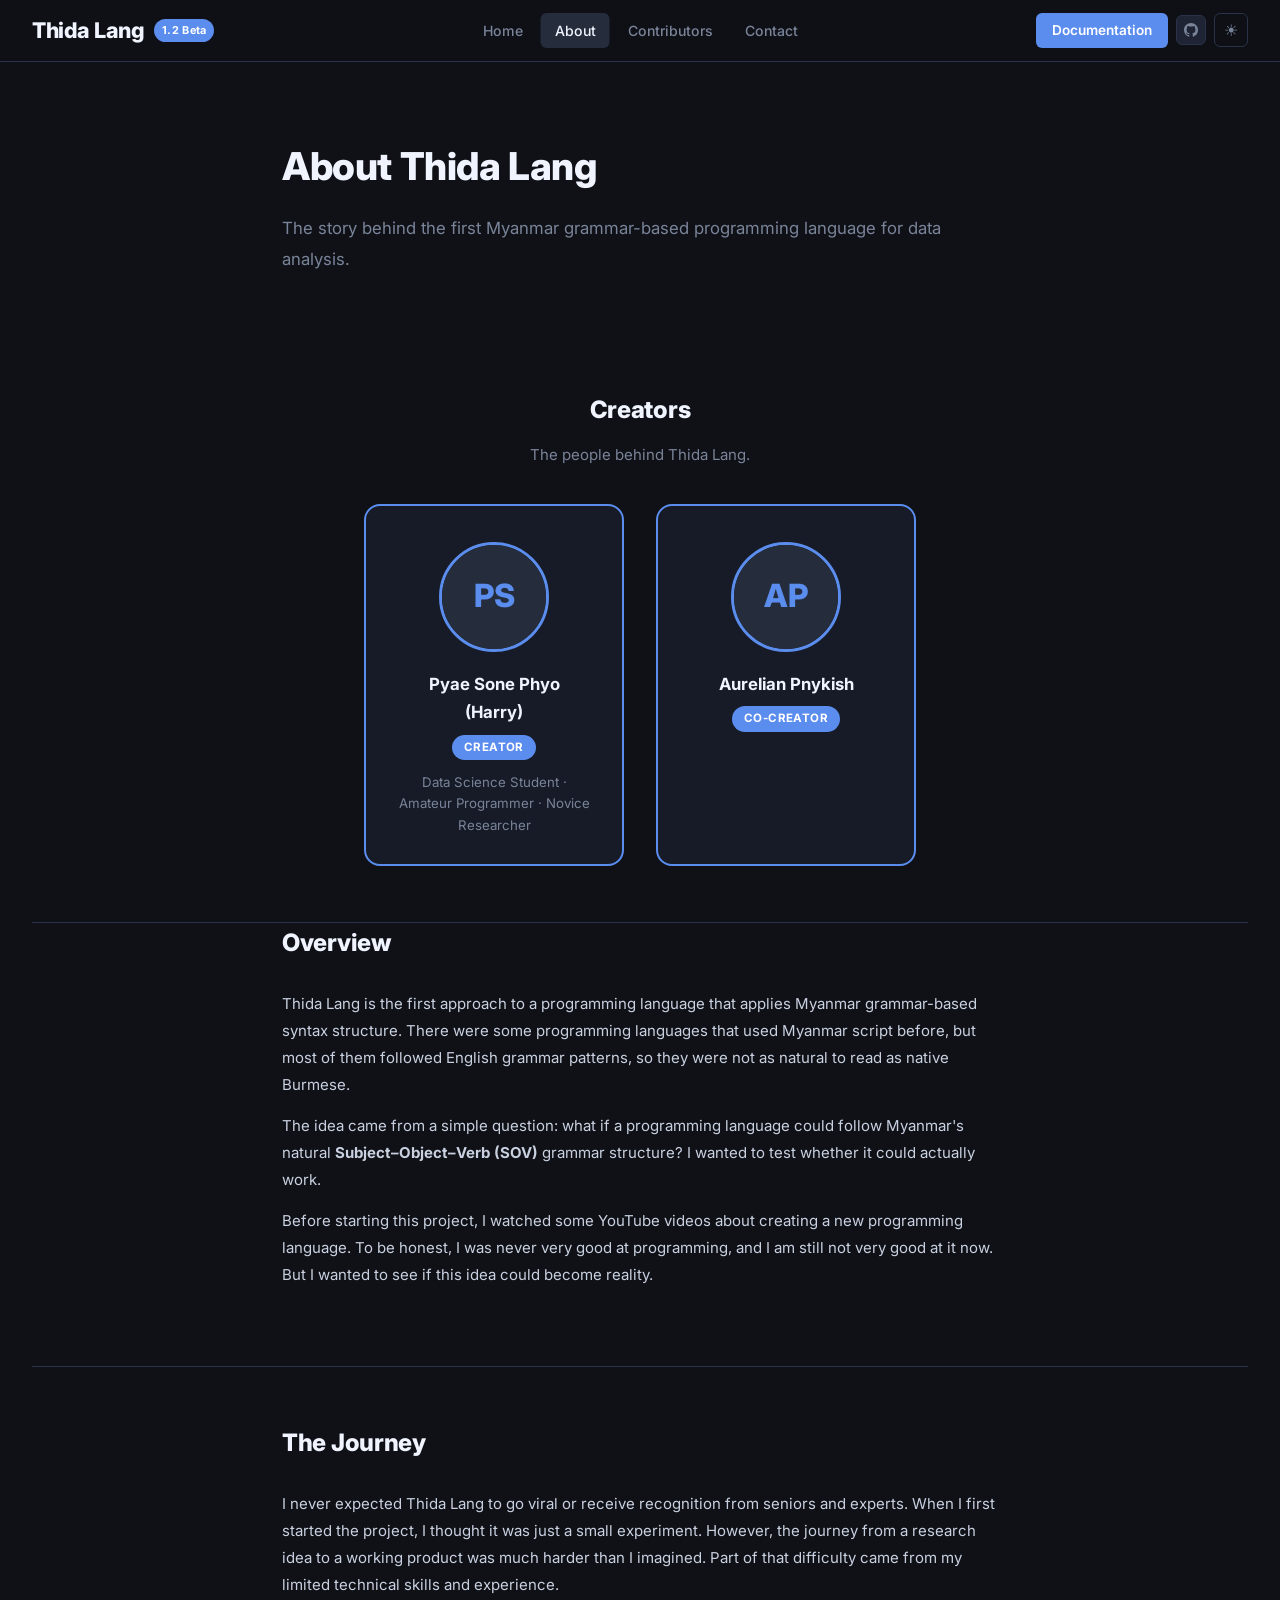
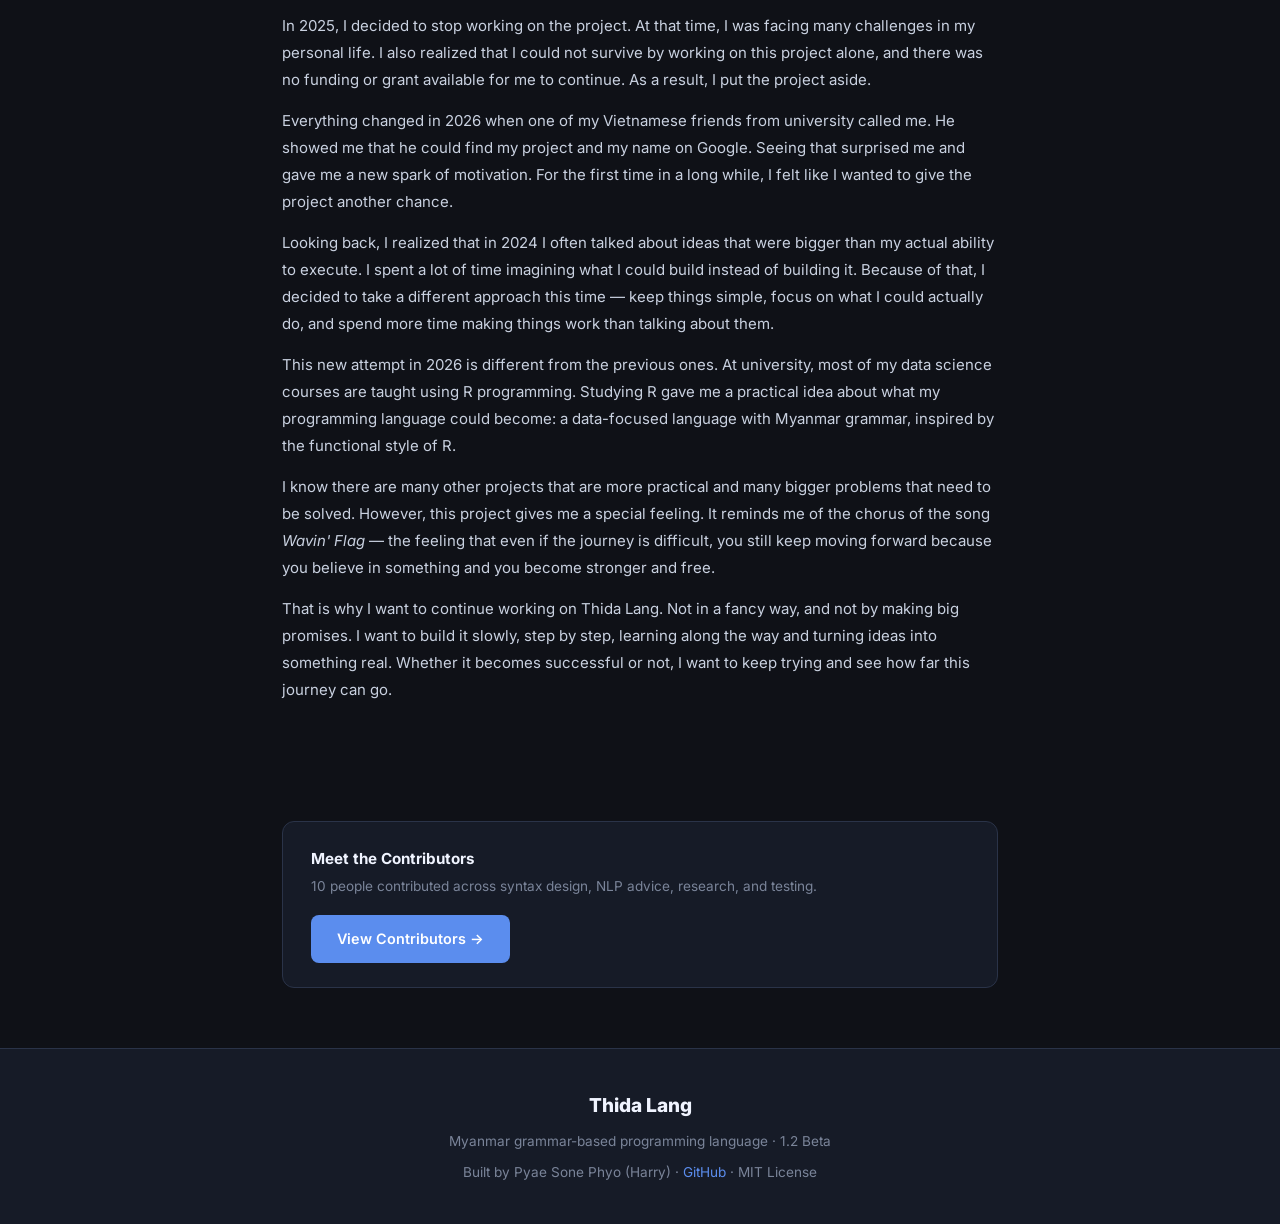
==== commit 1966addf: "Add Aurelian Pnykish as Co-Creator alongside Pyae Sone Phyo on about page - Creator duo section with" ====
--- a/docs-site/about.html
+++ b/docs-site/about.html
@@ -28,15 +28,60 @@
     <a href="https://github.com/deluluscientist/thida-lang" target="_blank" class="nav-gh-icon" title="GitHub">
       <svg width="14" height="14" viewBox="0 0 16 16" fill="currentColor"><path d="M8 0C3.58 0 0 3.58 0 8c0 3.54 2.29 6.53 5.47 7.59.4.07.55-.17.55-.38 0-.19-.01-.82-.01-1.49-2.01.37-2.53-.49-2.69-.94-.09-.23-.48-.94-.82-1.13-.28-.15-.68-.52-.01-.53.63-.01 1.08.58 1.23.82.72 1.21 1.87.87 2.33.66.07-.52.28-.87.51-1.07-1.78-.2-3.64-.89-3.64-3.95 0-.87.31-1.59.82-2.15-.08-.2-.36-1.02.08-2.12 0 0 .67-.21 2.2.82.64-.18 1.32-.27 2-.27.68 0 1.36.09 2 .27 1.53-1.04 2.2-.82 2.2-.82.44 1.1.16 1.92.08 2.12.51.56.82 1.27.82 2.15 0 3.07-1.87 3.75-3.65 3.95.29.25.54.73.54 1.48 0 1.07-.01 1.93-.01 2.2 0 .21.15.46.55.38A8.013 8.013 0 0016 8c0-4.42-3.58-8-8-8z"/></svg>
     </a>
+    <button class="nav-hamburger" id="nav-hamburger" onclick="toggleMenu()" aria-label="Menu">
+      <span></span><span></span><span></span>
+    </button>
     <button id="theme-btn" class="theme-btn" onclick="toggleTheme()" title="Toggle theme">☀</button>
   </div>
 </nav>
+<div class="nav-mobile-menu" id="nav-mobile-menu">
+  <a href="index.html"        class="nav-link">Home</a>
+  <a href="about.html"        class="nav-link active">About</a>
+  <a href="contributors.html"        class="nav-link">Contributors</a>
+  <a href="contact.html"        class="nav-link">Contact</a>
+  <a href="docs.html" class="nav-doc-btn">Documentation</a>
+  <a href="https://github.com/deluluscientist/thida-lang" target="_blank" class="nav-mobile-gh">
+    <svg width="16" height="16" viewBox="0 0 16 16" fill="currentColor"><path d="M8 0C3.58 0 0 3.58 0 8c0 3.54 2.29 6.53 5.47 7.59.4.07.55-.17.55-.38 0-.19-.01-.82-.01-1.49-2.01.37-2.53-.49-2.69-.94-.09-.23-.48-.94-.82-1.13-.28-.15-.68-.52-.01-.53.63-.01 1.08.58 1.23.82.72 1.21 1.87.87 2.33.66.07-.52.28-.87.51-1.07-1.78-.2-3.64-.89-3.64-3.95 0-.87.31-1.59.82-2.15-.08-.2-.36-1.02.08-2.12 0 0 .67-.21 2.2.82.64-.18 1.32-.27 2-.27.68 0 1.36.09 2 .27 1.53-1.04 2.2-.82 2.2-.82.44 1.1.16 1.92.08 2.12.51.56.82 1.27.82 2.15 0 3.07-1.87 3.75-3.65 3.95.29.25.54.73.54 1.48 0 1.07-.01 1.93-.01 2.2 0 .21.15.46.55.38A8.013 8.013 0 0016 8c0-4.42-3.58-8-8-8z"/></svg>
+    GitHub
+  </a>
+</div>
 
 <!-- HERO -->
 <div class="about-hero">
   <h1 class="ah-title">About Thida Lang</h1>
   <p class="ah-sub">The story behind the first Myanmar grammar-based programming language for data analysis.</p>
 </div>
+
+<!-- CREATORS -->
+<section class="about-section" style="padding-top:56px;padding-bottom:0">
+  <h2 class="section-title" style="font-size:1.5rem;text-align:center">Creators</h2>
+  <p class="dc-p" style="text-align:center;color:var(--dim);margin-bottom:36px">The people behind Thida Lang.</p>
+  <div class="creator-duo">
+
+    <div class="creator-card">
+      <div class="creator-photo-wrap">
+        <img src="assets/pyae.jpg" alt="Pyae Sone Phyo" class="creator-photo" onerror="this.style.display='none';this.nextElementSibling.style.display='flex'">
+        <div class="creator-initial" style="display:none">PS</div>
+      </div>
+      <div class="creator-name">Pyae Sone Phyo (Harry)</div>
+      <div class="creator-role-badge">Creator</div>
+      <div class="creator-desc">Data Science Student · Amateur Programmer · Novice Researcher</div>
+    </div>
+
+    <div class="creator-card">
+      <div class="creator-photo-wrap">
+        <img src="assets/aurelian.jpg" alt="Aurelian Pnykish" class="creator-photo" onerror="this.style.display='none';this.nextElementSibling.style.display='flex'">
+        <div class="creator-initial" style="display:none">AP</div>
+      </div>
+      <div class="creator-name">Aurelian Pnykish</div>
+      <div class="creator-role-badge">Co-Creator</div>
+      <div class="creator-desc">&nbsp;</div>
+    </div>
+
+  </div>
+</section>
+
+<hr class="divider" style="margin-top:56px">
 
 <!-- OVERVIEW -->
 <section class="about-section">
@@ -133,5 +178,21 @@
   </div>
 </footer>
 
+<script>
+function toggleMenu() {
+  var btn = document.getElementById('nav-hamburger');
+  var menu = document.getElementById('nav-mobile-menu');
+  btn.classList.toggle('open');
+  menu.classList.toggle('open');
+}
+document.addEventListener('click', function(e) {
+  if (!e.target.closest('.nav-hamburger') && !e.target.closest('.nav-mobile-menu')) {
+    var btn = document.getElementById('nav-hamburger');
+    var menu = document.getElementById('nav-mobile-menu');
+    if (btn) btn.classList.remove('open');
+    if (menu) menu.classList.remove('open');
+  }
+});
+</script>
 </body>
 </html>
--- a/docs-site/style.css
+++ b/docs-site/style.css
@@ -152,7 +152,7 @@
   color: var(--bright); line-height: 1.15; margin-bottom: 18px;
   letter-spacing: -.5px;
 }
-.hero-title span { color: var(--accent); }
+.hero-title span { color: var(--accent); display: block; font-size: clamp(1rem, 2.8vw, 1.55rem); font-weight: 600; letter-spacing: .2px; margin-top: 6px; line-height: 1.4; }
 .hero-sub {
   font-size: 1.12rem; color: var(--dim); max-width: 560px;
   margin: 0 auto 36px; line-height: 1.8;
@@ -427,12 +427,74 @@
 .footer-inner { max-width: 600px; margin: 0 auto; }
 .footer-logo  { font-size: 1.2rem; font-weight: 800; color: var(--bright); margin-bottom: 8px; }
 
+/* ── HAMBURGER ────────────────────────────────────────── */
+.nav-hamburger {
+  display: none;
+  flex-direction: column; justify-content: center; align-items: center; gap: 5px;
+  width: 34px; height: 34px; background: none;
+  border: 1px solid var(--border); border-radius: 6px; cursor: pointer;
+  flex-shrink: 0; transition: border-color .15s;
+}
+.nav-hamburger:hover { border-color: var(--accent); }
+.nav-hamburger span {
+  display: block; width: 16px; height: 2px;
+  background: var(--dim); border-radius: 2px;
+  transition: transform .2s, opacity .2s, background .15s;
+}
+.nav-hamburger:hover span { background: var(--bright); }
+.nav-hamburger.open span:nth-child(1) { transform: translateY(7px) rotate(45deg); }
+.nav-hamburger.open span:nth-child(2) { opacity: 0; }
+.nav-hamburger.open span:nth-child(3) { transform: translateY(-7px) rotate(-45deg); }
+
+.nav-mobile-menu {
+  display: none;
+  position: fixed; top: var(--nav-h); left: 0; right: 0;
+  background: var(--bg2); border-bottom: 1px solid var(--border);
+  padding: 16px 20px 20px; z-index: 99;
+  flex-direction: column; gap: 4px;
+  box-shadow: 0 8px 24px rgba(0,0,0,.25);
+}
+.nav-mobile-menu.open { display: flex; }
+.nav-mobile-menu .nav-link { padding: 10px 14px; font-size: .95rem; border-radius: 8px; }
+.nav-mobile-menu .nav-doc-btn {
+  margin-top: 8px; padding: 10px 16px; text-align: center;
+  justify-content: center; font-size: .9rem; border-radius: 8px;
+}
+.nav-mobile-gh {
+  display: flex; align-items: center; gap: 10px;
+  padding: 10px 14px; border-radius: 8px;
+  color: var(--dim); font-size: .9rem; font-weight: 500;
+  transition: color .15s, background .15s;
+}
+.nav-mobile-gh:hover { color: var(--bright); background: var(--bg4); text-decoration: none; }
+
 /* ── RESPONSIVE ───────────────────────────────────────── */
-@media (max-width: 600px) {
+@media (max-width: 768px) {
   .nav { padding: 0 16px; }
-  .nav-links .nav-link:not(.nav-gh) { display: none; }
-  .hero, .section, .about-hero, .about-section { padding-left: 20px; padding-right: 20px; }
-  .hero-title { font-size: 2rem; }
+  .nav-center { display: none; }
+  .nav-right .nav-doc-btn,
+  .nav-right .nav-gh-icon { display: none; }
+  .nav-hamburger { display: flex; }
+
+  .hero { padding-top: calc(var(--nav-h) + 48px); }
+  .hero-inner { padding: 0 20px 48px; }
+  .hero-title { font-size: clamp(2rem, 8vw, 2.8rem); }
+  .hero-title span { font-size: clamp(.9rem, 4vw, 1.2rem); }
+  .hero-sub { font-size: 1rem; }
+  .hero-btns { flex-direction: column; align-items: center; }
+  .hero-btns .btn { width: 100%; max-width: 280px; justify-content: center; }
+
+  .section { padding: 56px 20px; }
+  .about-hero { padding: calc(var(--nav-h) + 48px) 20px 48px; }
+  .about-section { padding: 0 20px 48px; }
+  .ah-title { font-size: 1.9rem; }
+  .section-title { font-size: 1.5rem; }
+  .divider { margin: 0 20px; }
+
+  .qs-grid { grid-template-columns: 1fr; }
+  .feature-grid { grid-template-columns: 1fr; }
+  .contact-grid { grid-template-columns: 1fr; }
+  .docs-content { padding: 28px 20px 60px; }
 }
 
 /* ── SCROLL HIGHLIGHT ─────────────────────────────────── */
@@ -440,3 +502,66 @@
 
 /* ── MYANMAR TEXT ─────────────────────────────────────── */
 .my { font-size: .92em; }
+
+/* ── CREATOR DUO ──────────────────────────────────────── */
+.creator-duo {
+  display: flex;
+  gap: 32px;
+  justify-content: center;
+  flex-wrap: wrap;
+}
+.creator-card {
+  display: flex;
+  flex-direction: column;
+  align-items: center;
+  text-align: center;
+  background: var(--bg2);
+  border: 2px solid var(--accent);
+  border-radius: 16px;
+  padding: 36px 32px 28px;
+  width: 260px;
+  transition: transform .2s, box-shadow .2s;
+}
+.creator-card:hover {
+  transform: translateY(-4px);
+  box-shadow: 0 16px 48px rgba(91,141,238,.18);
+}
+.creator-photo-wrap {
+  width: 110px; height: 110px;
+  border-radius: 50%;
+  overflow: hidden;
+  border: 3px solid var(--accent);
+  margin-bottom: 18px;
+  flex-shrink: 0;
+}
+.creator-photo {
+  width: 100%; height: 100%;
+  object-fit: cover; display: block;
+}
+.creator-initial {
+  width: 100%; height: 100%;
+  background: var(--bg4);
+  color: var(--accent);
+  font-size: 2rem; font-weight: 800;
+  align-items: center; justify-content: center;
+}
+.creator-name {
+  font-size: 1.05rem; font-weight: 700;
+  color: var(--bright); margin-bottom: 8px;
+}
+.creator-role-badge {
+  display: inline-block;
+  background: var(--accent);
+  color: #fff;
+  font-size: .72rem; font-weight: 700;
+  letter-spacing: .4px;
+  padding: 3px 12px;
+  border-radius: 99px;
+  margin-bottom: 12px;
+  text-transform: uppercase;
+}
+.creator-desc {
+  font-size: .83rem;
+  color: var(--dim);
+  line-height: 1.6;
+}
